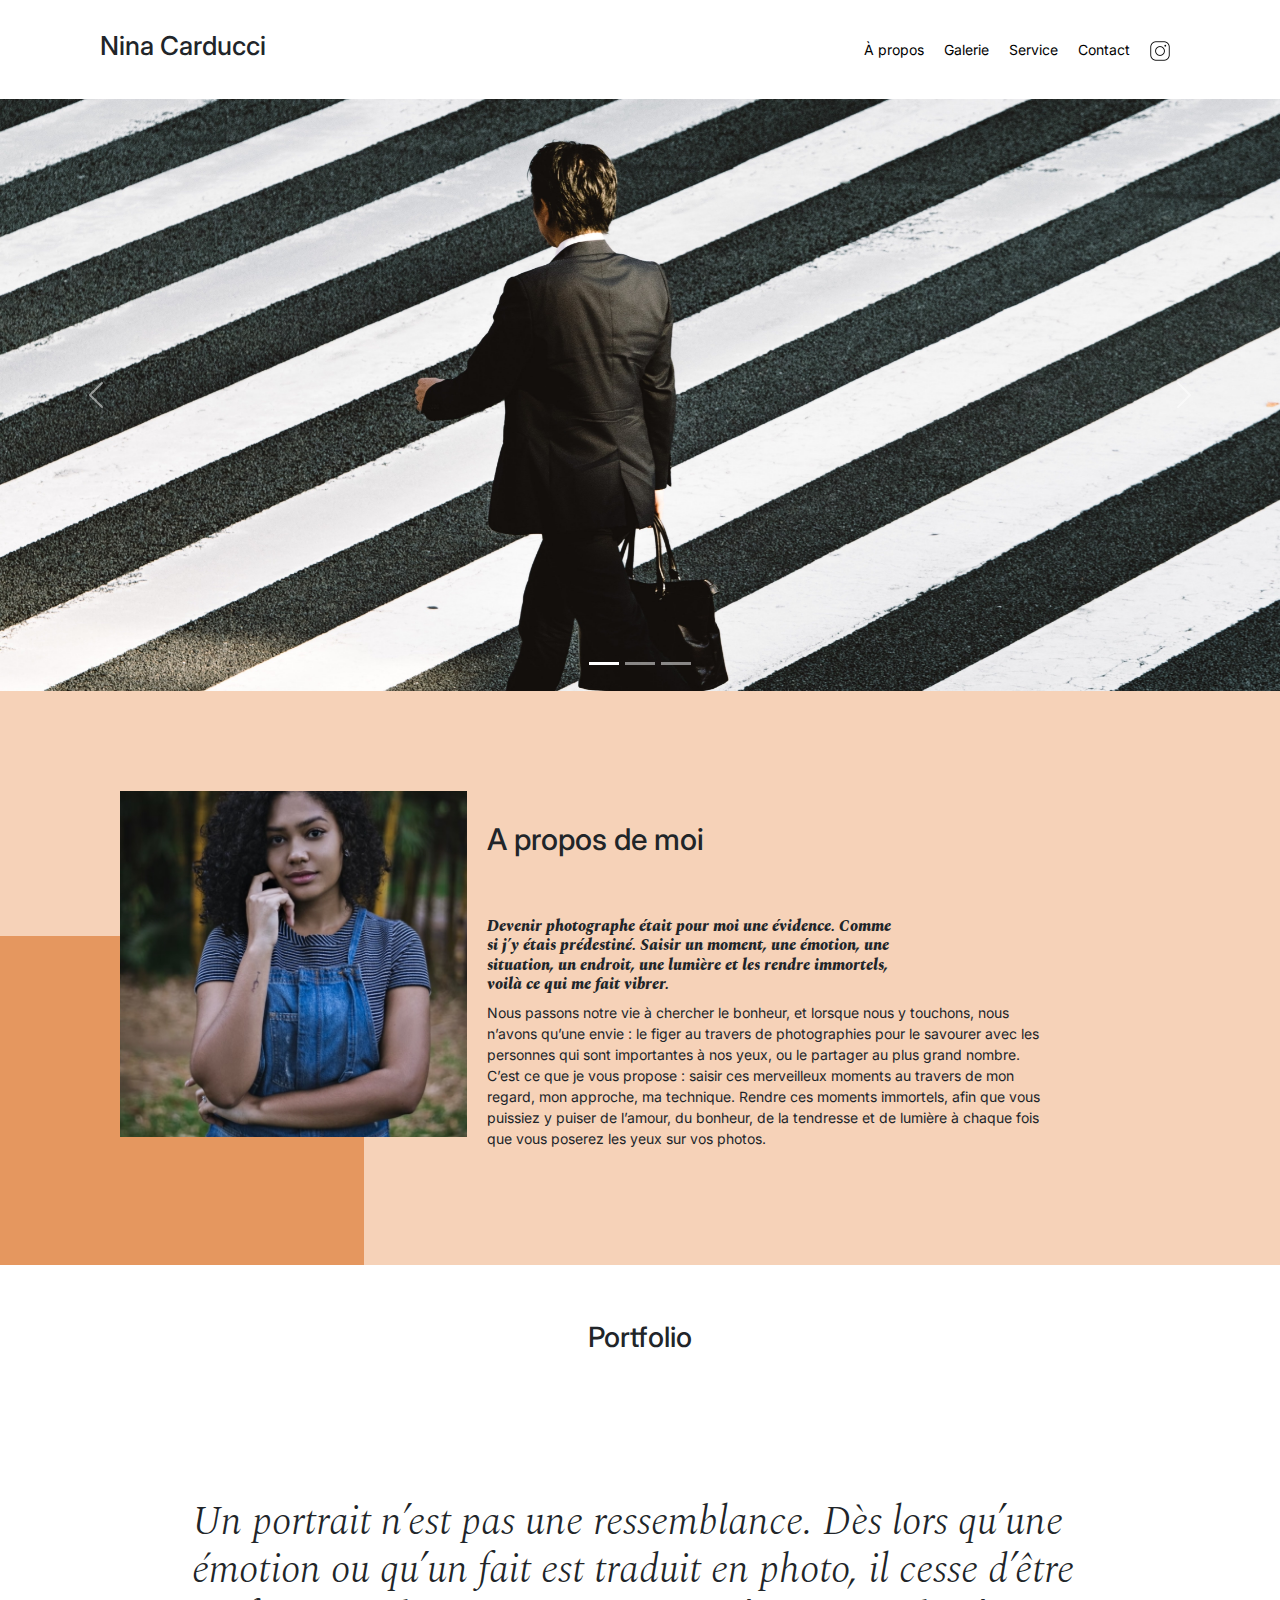
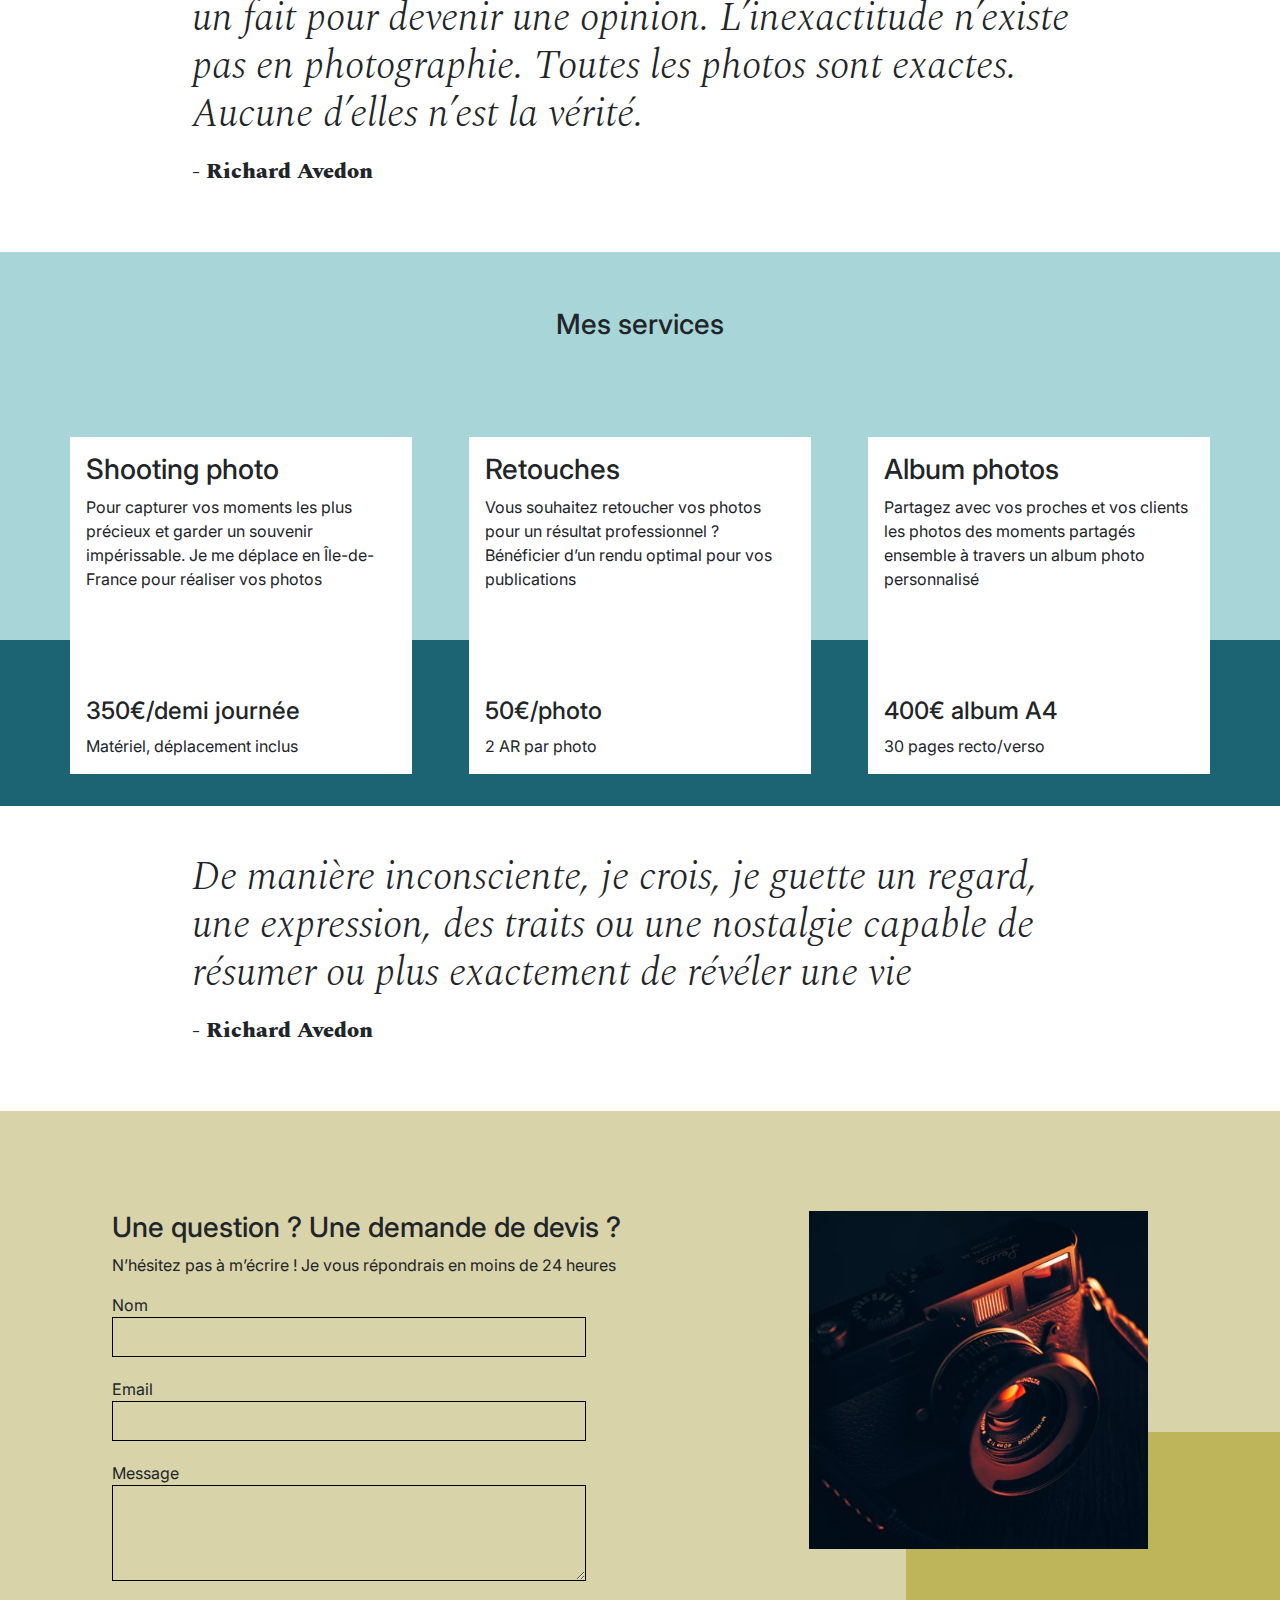
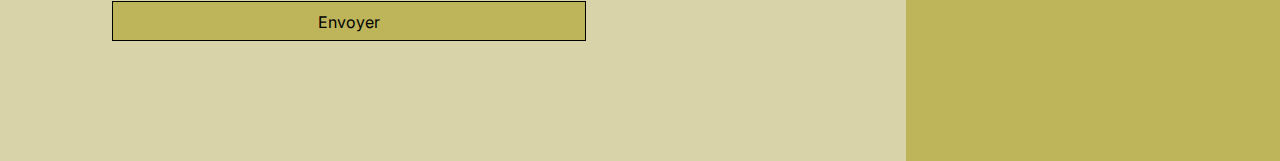
==== ninacarducci/index.html @ 5669bbf5 "image optimisation width, height, compression and alt" ====
<!DOCTYPE html>
<html>
<head>
	<meta name="viewport" content="width=device-width, initial-scale=1.0">
	<link rel="stylesheet" href="./assets/bootstrap/bootstrap.css">
	<link rel="stylesheet" href="./assets/style.css">
	<link rel="preconnect" href="https://fonts.googleapis.com">
	<link rel="preconnect" href="https://fonts.gstatic.com" crossorigin>
	<link href="https://fonts.googleapis.com/css2?family=Inter&family=Spectral:ital,wght@0,400;1,300;1,400;1,800&display=swap" rel="stylesheet">
	<meta charset="UTF-8">
	<script src="./assets/bootstrap/bootstrap.bundle.js"></script>
	<script src="https://code.jquery.com/jquery-3.4.1.min.js" integrity="sha256-CSXorXvZcTkaix6Yvo6HppcZGetbYMGWSFlBw8HfCJo=" crossorigin="anonymous"></script>
	<script src="./assets/maugallery.js"></script>
	<script src="./assets/scripts.js"></script>
</head>
<body>
<div class="top-header">
	<h3 class="name">Nina Carducci</h3>
	<div class="nav">   
		<ul>
			<li><a href="#about">À propos</a></li>
			<li><a href="#gallery">Galerie</a></li>
			<li><a href="#services">Service</a></li>
			<li><a href="#contact">Contact</a></li>
			<li><a class="social-link" href="https://www.instagram.com/ninacarducci.photo/?hl=fr" target="_blank"><img src="assets/images/instagram.png" alt="instagram"></a></li>
		</ul>
	</div>
</div>
<div id="header">

	<div id="carouselExampleIndicators" class="carousel slide" data-bs-ride="carousel">
		<div class="carousel-indicators">
			<button type="button" data-bs-target="#carouselExampleIndicators" data-bs-slide-to="0" class="active" aria-current="true" aria-label="Slide 1"></button>
			<button type="button" data-bs-target="#carouselExampleIndicators" data-bs-slide-to="1" aria-label="Slide 2"></button>
			<button type="button" data-bs-target="#carouselExampleIndicators" data-bs-slide-to="2" aria-label="Slide 3"></button>
		</div>
		<div class="carousel-inner">
			<div class="carousel-item active">
				<img src="./assets/images/slider/ryoji-iwata-wUZjnOv7t0g-unsplash.jpg" class="d-block w-100" alt="ryoji iwata,un homme en smoking avec sac a main traversant un passage pieton">
			</div>
			<div class="carousel-item">
				<img src="./assets/images/slider/nicholas-green-nPz8akkUmDI-unsplash.jpg" class="d-block w-100" alt="nicholas green, plan sur deux hommes au milieu d'un concert levant le bras uniformément">
			</div>
			<div class="carousel-item">
				<img src="./assets/images/slider/edward-cisneros-3_h6-1NPDGw-unsplash.jpg" class="d-block w-100" alt="edward cisneros, mariés s'embrassant au milieu d'une allée d'invité applaudissant">
			</div>
		</div>
		<button class="carousel-control-prev" type="button" data-bs-target="#carouselExampleIndicators" data-bs-slide="prev">
			<span class="carousel-control-prev-icon" aria-hidden="true"></span>
			<span class="visually-hidden">Previous</span>
		</button>
		<button class="carousel-control-next" type="button" data-bs-target="#carouselExampleIndicators" data-bs-slide="next">
			<span class="carousel-control-next-icon" aria-hidden="true"></span>
			<span class="visually-hidden">Next</span>
		</button>
	</div>
</div>
<div id="about">
	<div class="picture left">
		<img src="./assets/images/nina.png" alt="nina carducci portrait">
	</div>
	<div id="about-me">
		<h3 class="about-me__title">A propos de moi</h3>
		<h6 class="about-me__introduction">Devenir photographe était pour moi une évidence. Comme si j’y étais prédestiné. Saisir un moment, une émotion, une situation, un endroit, une lumière et les rendre immortels, voilà ce qui me fait vibrer.</h6>
		<p>Nous passons notre vie à chercher le bonheur, et lorsque nous y touchons, nous n’avons qu’une envie : le figer au travers de photographies pour le savourer avec les personnes qui sont importantes à nos yeux, ou le partager au plus grand nombre.
			C’est ce que je vous propose : saisir ces merveilleux moments au travers de mon regard, mon approche, ma technique. Rendre ces moments immortels, afin que vous puissiez y puiser de l’amour, du bonheur, de la tendresse et de lumière à chaque fois que vous poserez les yeux sur vos photos.</p>
	</div>
</div>
<div id="gallery">
	<h3 class="title">Portfolio</h3>
	<div class="container py-3">
		<div class="gallery" style="display: none">
			<img data-gallery-tag="Concert" class="gallery-item" src="./assets/images/gallery/concerts/aaron-paul-wnX-fXzB6Cw-unsplash.jpg" alt="aaron paul, image d'un concert avec lumière rouge et structure metaliques"/>
			<img data-gallery-tag="Entreprises" class="gallery-item" src="./assets/images/gallery/entreprise/ali-morshedlou-WMD64tMfc4k-unsplash.jpg"alt="ali morshedlou, portrait dans la rue d'un homme en costume d'affaire croisant les bras"/>
			<img data-gallery-tag="Entreprises" class="gallery-item" src="./assets/images/gallery/entreprise/jason-goodman-tHO1_OuKbg0-unsplash.jpg"alt="jason goodman, image de deux femmes souriant assiseavec des bureaux autours"/>
			<img data-gallery-tag="Mariages" class="gallery-item" src="./assets/images/gallery/mariage/hannah-busing-RvF2R_qMpRk-unsplash.jpg"alt="hannah busing, mains d'un homme et d'une femme se raprochant deux par deux"/>
			<img data-gallery-tag="Portrait" class="gallery-item" src="./assets/images/gallery/portraits/ade-tunji-rVkhWWZFAtQ-unsplash.jpg"alt="ade tunji, portrait d'un homme afro-americainfermant les yeux au soleil"/>
			<img data-gallery-tag="Mariages" class="gallery-item" src="./assets/images/gallery/mariage/jakob-owens-SiniLJkXhMc-unsplash.jpg"alt="jakob owens, deux marié souriant se tenant la main en marchant tout en rigolant en se regardant avec un palmier en arriere plan"/>
			<img data-gallery-tag="Portrait" class="gallery-item" src="./assets/images/gallery/portraits/nino-van-prattenburg--443cl1uR_8-unsplash.jpg"alt="nino van prattenburg, portrait d'une femme derrière une grille les cheuveux au vent avec le regard fermé"/>
			<img data-gallery-tag="Concert" class="gallery-item" src="./assets/images/gallery/concerts/austin-neill-hgO1wFPXl3I-unsplash.jpg"alt="austin neill, homme avec un micro a la main levée avec en arrière plan de la fumée de couleur bleu blanc et rouge"/>
			<img data-gallery-tag="Entreprises" class="gallery-item" src="./assets/images/gallery/entreprise/mateus-campos-felipe-Fsgzm8N0hIY-unsplash.jpg"alt="mateus campos felipe, femme assise devant un ordinateur portable souriante avec une statue orée à ses cotées"/>
		</div>
	</div>
	<div class="quote">
		<figure>
			<blockquote>
				<h1 class="quote__text">Un portrait n’est pas une ressemblance. Dès lors qu’une émotion ou qu’un fait est traduit en photo, il cesse d’être un fait pour devenir une opinion. L’inexactitude n’existe pas en photographie. Toutes les photos sont exactes. Aucune d’elles n’est la vérité.</h1>
			</blockquote>
			<figcaption class="quote__author">- Richard Avedon</figcaption>
		</figure>
	</div>
</div>
<div id="services">
	<h3 class="title">Mes services</h3>
	<div class="container">
		<div class="service">
			<div class="service__description">
				<h3>Shooting photo</h3>
				<p>Pour capturer vos moments les plus précieux et garder un souvenir impérissable. Je me déplace en Île-de-France pour réaliser vos photos</p>
			</div>
			<div class="service__price">
				<h4>350€/demi journée</h4>
				<span>Matériel, déplacement inclus</span>
			</div>

		</div>
		<div class="service">
			<div class="service__description">
				<h3>Retouches</h3>
				<p>Vous souhaitez retoucher vos photos pour un résultat professionnel ? Bénéficier d’un rendu optimal pour vos publications</p>
			</div>
			<div class="service__price">
				<h4>50€/photo</h4>
				<span>2 AR par photo</span>
			</div>
		</div>
		<div class="service">
			<div class="service__description">
				<h3>Album photos</h3>
				<p>Partagez avec vos proches et vos clients les photos des moments partagés ensemble à travers un album photo personnalisé</p>
			</div>
			<div class="service__price">
				<h4>400€ album A4</h4>
				<span>30 pages recto/verso</span>
			</div>
		</div>
	</div>
</div>
<div class="quote">
	<figure>
		<blockquote>
			<h1 class="quote__text">De manière inconsciente, je crois, je guette un regard, une expression, des traits ou une nostalgie capable de résumer ou plus exactement de révéler une vie</h1>
		</blockquote>
		<figcaption class="quote__author">- Richard Avedon</figcaption>
	</figure>
</div>
<div id="contact">
	<div class="container">
		<div class="form-container">
			<h3>Une question ? Une demande de devis ?</h3>
			<p> N’hésitez pas à m’écrire ! Je vous répondrais en moins de 24 heures</p>
			<form action="" method="post">
				<label>Nom</label>
				<input type="text" name="nom" id="nom">
				<label>Email</label>
				<input type="email" name="email" id="email">
				<label>Message</label>
				<textarea name="message" id="message" cols="30" rows="10"></textarea>
				<input type="submit" value="Envoyer"/>
			</form>
		</div>
		<div class="picture right">
			<img src="./assets/images/camera.png" alt="image d'un ancien appareil photo avec un effet d'ombre de fin de journée" >
		</div>
	</div>
</div>
</body>
</html>
---- ninacarducci/assets/style.css ----
body {
	max-width: 1920px;
	margin: auto;
}
* {
	font-family: 'Inter';
	font-style: normal;
}
.top-header {
	background-color: white;
	position: sticky;
	top:0;
	z-index: 1000;
	display: flex;
	justify-content: space-between;
	padding-inline: 100px;
	padding-block: 30px;
	align-items: center;
}

.top-header .name {
	font-size: 26px;
}

.nav ul {
	display: flex;
	list-style-type: none;
	font-size: 14px;
	margin-bottom: 0;
}

.nav li {
	padding-inline: 10px;
}

.nav a {
	text-decoration: none;
	color: #000
}

.social-link img {
	width: 20px;
}

#about {
	display: flex;
	background-color: #F6D2B8;
	padding-inline: 100px;
	padding-block: 100px;
	position: relative;
}

.picture.left::before {
	content: ' ';
	background-color: #E5975F;
	width: 364px;
	height: 329px;
	position: absolute;
	bottom: 0;
	left: 0;
	z-index: -1;
}

.picture {
	flex: 1;
	margin: 0 20px;
	z-index: 0;
}

.picture img {
	width: 100%;

}
#about-me {
	flex: 2
}
.about-me__title {
	margin-top: 1em;
	margin-bottom: 60px;
	font-size: 30px;
}
.about-me__introduction {
	font-family: 'Spectral';
	font-weight: 800;
	font-style: italic;
	width: 60%;
}
#about-me p {
	width: 80%;
	font-size: 14px;
}

#gallery {
	/*	min-height: 100vh; */
}
.title{
	text-align: center;
	padding-block: 2em;
}
.gallery .nav {
	justify-content: center;
}
.nav-pills .nav-link.active, .nav-pills .show > .nav-link {
	color: #fff;
	background-color: #BEB45A;
	border-radius:0 ;
}
.nav-pills .nav-link {
	color: #000
}
.item-column {
	position: relative;
	margin-bottom: 0 !important;
	padding: 0;
}
.item-column::after{
	content: "";
	display: block;
	padding-bottom: 100%;

}
.gallery-item {
	position: absolute;
	width: 100%;
	height: 100%;
	object-fit: cover;
	padding: .5em;
}
.mg-prev, .mg-next {
	width: 30px;
	height: 30px;
	border-radius: 00%;
	justify-content: center;
	align-items: center;
	display: flex;
	font-size: 24px;
}

.quote {
	font-family: 'Spectral';
	font-style: italic;
	width: 70%;
	margin: auto;
	padding-block: 3em;
}
.quote__text {
	font-family: Spectral;
	font-style: italic;
	font-weight: 300;

}
.quote__author {
	font-family: Spectral;
	font-weight: 800;
	font-size: 22px;
}

#services {
	margin: auto;
	background-color: #A8D5D8 ;
	position: relative;
}
#services .container::before{
	content: ' ';
	background-color: #1C6474;
	position: absolute;
	width: 100%;
	height: 30%;
	bottom: 0;
	left: 0;
	z-index: 0;
}

#services .container {
	justify-content: space-between;
	display: flex;
	padding : 2em 0;

}

.service {
	background-color: white;
	max-width: 390px;
	width: 30%;
	height: 337px;
	padding: 1em;
	display: flex;
	flex-direction: column;
	justify-content: space-between;
	z-index: 1;
}

#contact {
	margin: auto;
	background-color: #D8D3A8 ;
	position: relative;
	padding-inline: 100px;
	padding-block: 100px;
}

#contact .container {
	display: flex;
}
.picture.right::before {
	content: ' ';
	background-color: #BEB45A;
	width: 374px;
	height: 329px;
	position: absolute;
	bottom: 0;
	right: 0;
	z-index: -1;
}
.form-container {
	flex : 2;

}
form {
	display: flex;
	flex-direction: column;
	width: 70%;
	align-items: flex-start;
}

form input {
	width: 100%;
	background-color: transparent;
	border: solid 1px;
	height: 2.5em;
	margin-bottom: 20px;
}

form textarea {
	width: 100%;
	background-color: transparent;
	border: solid 1px;
	height: 5em;
	line-height: 2.5em;
	font-size: 1.2em;
	margin-bottom: 20px;
}
input[type="submit"] {
	background-color: #BEB45A;
	padding: .5em 1em
}

@media all and (max-width: 1180px) {
	.picture {
		flex : 2;
	}
	#about, #contact .container {
		align-items: center;
	}
	.about-me__title {
		margin-top: 0;
		margin-bottom: 1em;
	}
	#about-me h6, #about-me p {
		width: 100%;
	}
}

@media all and (max-width: 1000px) {
	#about{
		flex-direction: column;

	}
	.picture {
		width: 50%;
	}
	.picture.left::before {
		width: 100%;
		height: 30%;
		position: absolute;
		bottom: auto;
		top: 0;
		left: 0;
		z-index: -1;
	}
	.about-me__title{
		text-align: center;
		margin-top: 1em;
	}
	#services .container {
		flex-direction: column;
	}
	.service {
		width: 100%;
		max-width: 100%;
		height: auto;
		margin: 2em 0
	}
	.service__description{
		margin-bottom: 1em;
	}

	#services .container::before{
		width: 30%;
		height: 100%;
		bottom: 0;
		right: 0;
		left: auto;
		z-index: 0;
	}

	#contact .container {
		flex-direction: column;
	}
	#contact .picture.right {
		margin-top: 1em;
	}
	.picture.right::before {
		width: 100%;
		height: 30%;
		position: absolute;
		bottom: 0;
		right: 0;
		z-index: -1;
	}
}

@media all and (max-width: 650px) {
	.top-header {
		flex-direction: column;
		padding-inline: 0;
	}
	.top-header .nav, .top-header .nav ul {
		width: 100%;
		padding: 0 0 0 0;
	}
	.top-header .nav li {
		flex: 1;
		padding-block: 1em;
		text-align: center;
	}
	.picture.left::before, .picture.right::before {
		height: 150px;
	}
	#services .container {
		align-items: center;
	}
	.service {
		max-width: 90%;
	}
	#about, #contact {
		padding-inline: 2em;
		padding-block: 2em;
	}
	form {
		width: 100%;
	}
	.picture {
		width: 80%;
	}
}
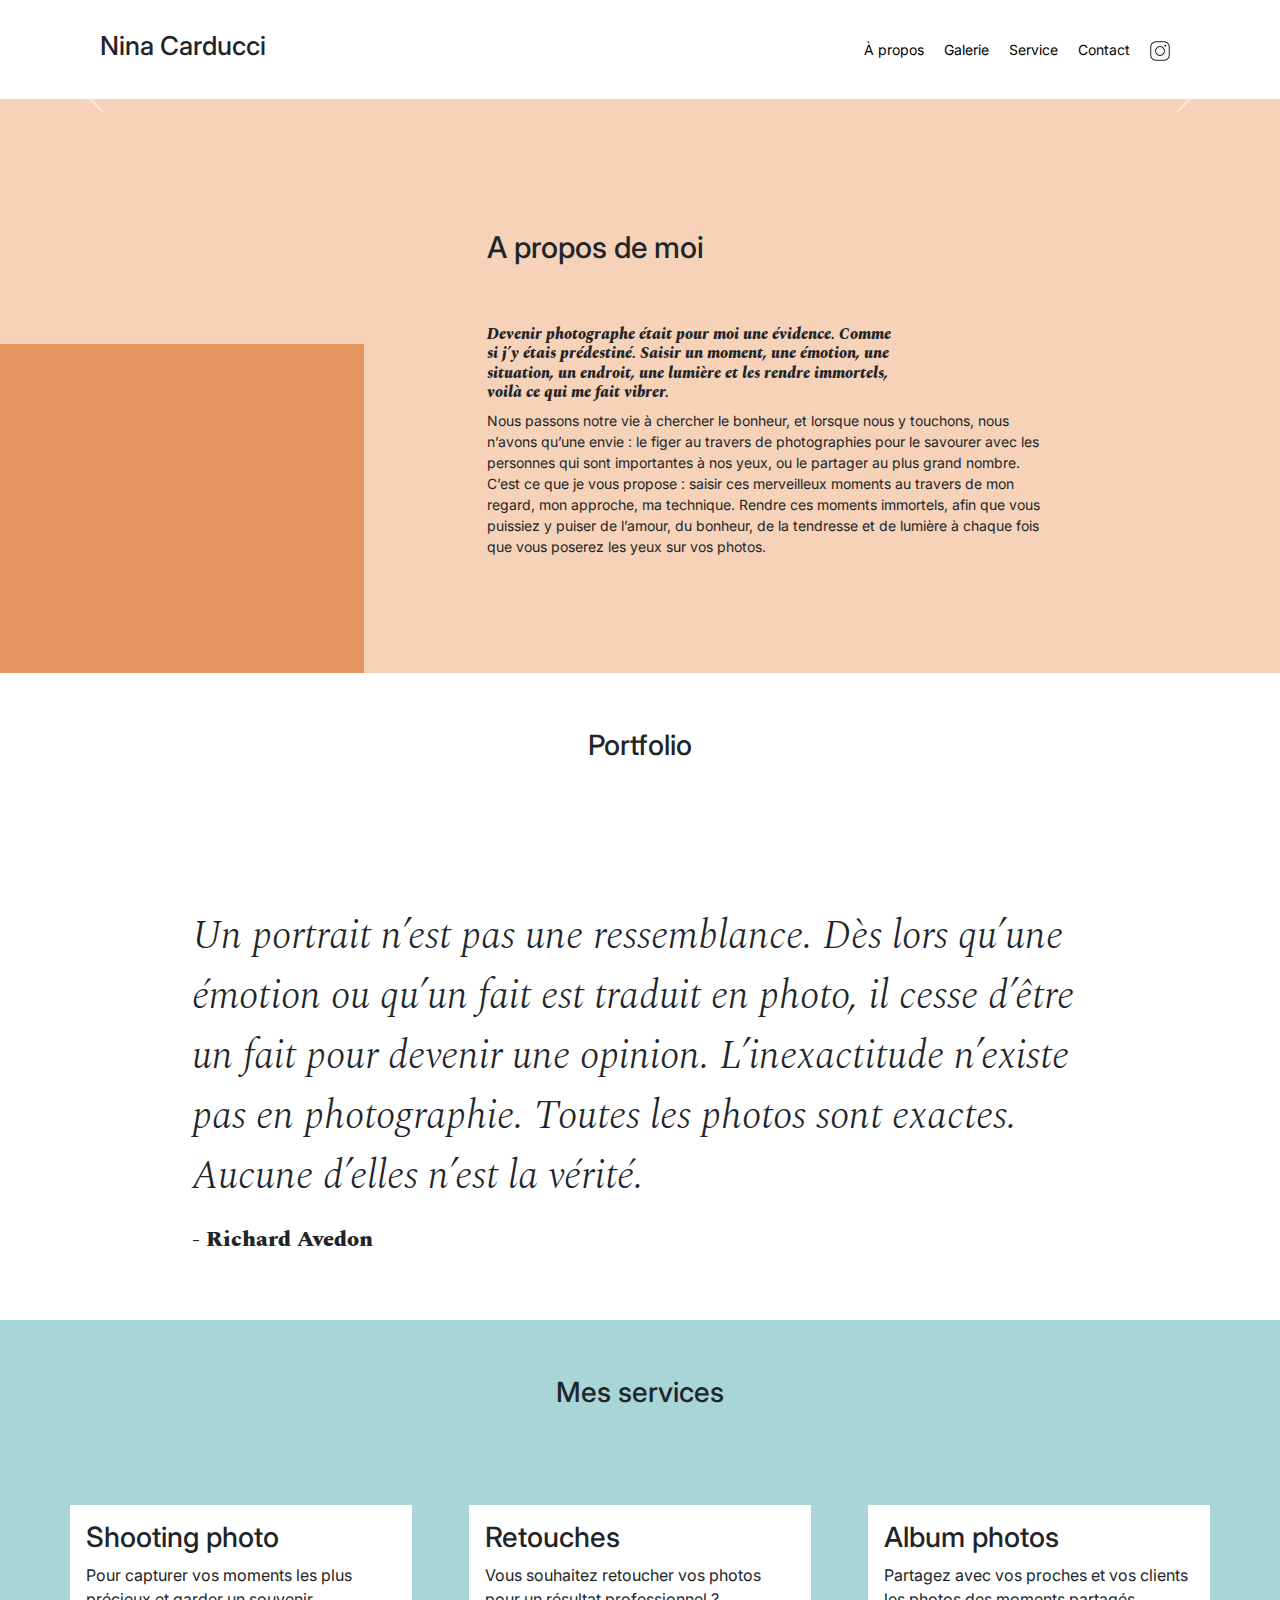
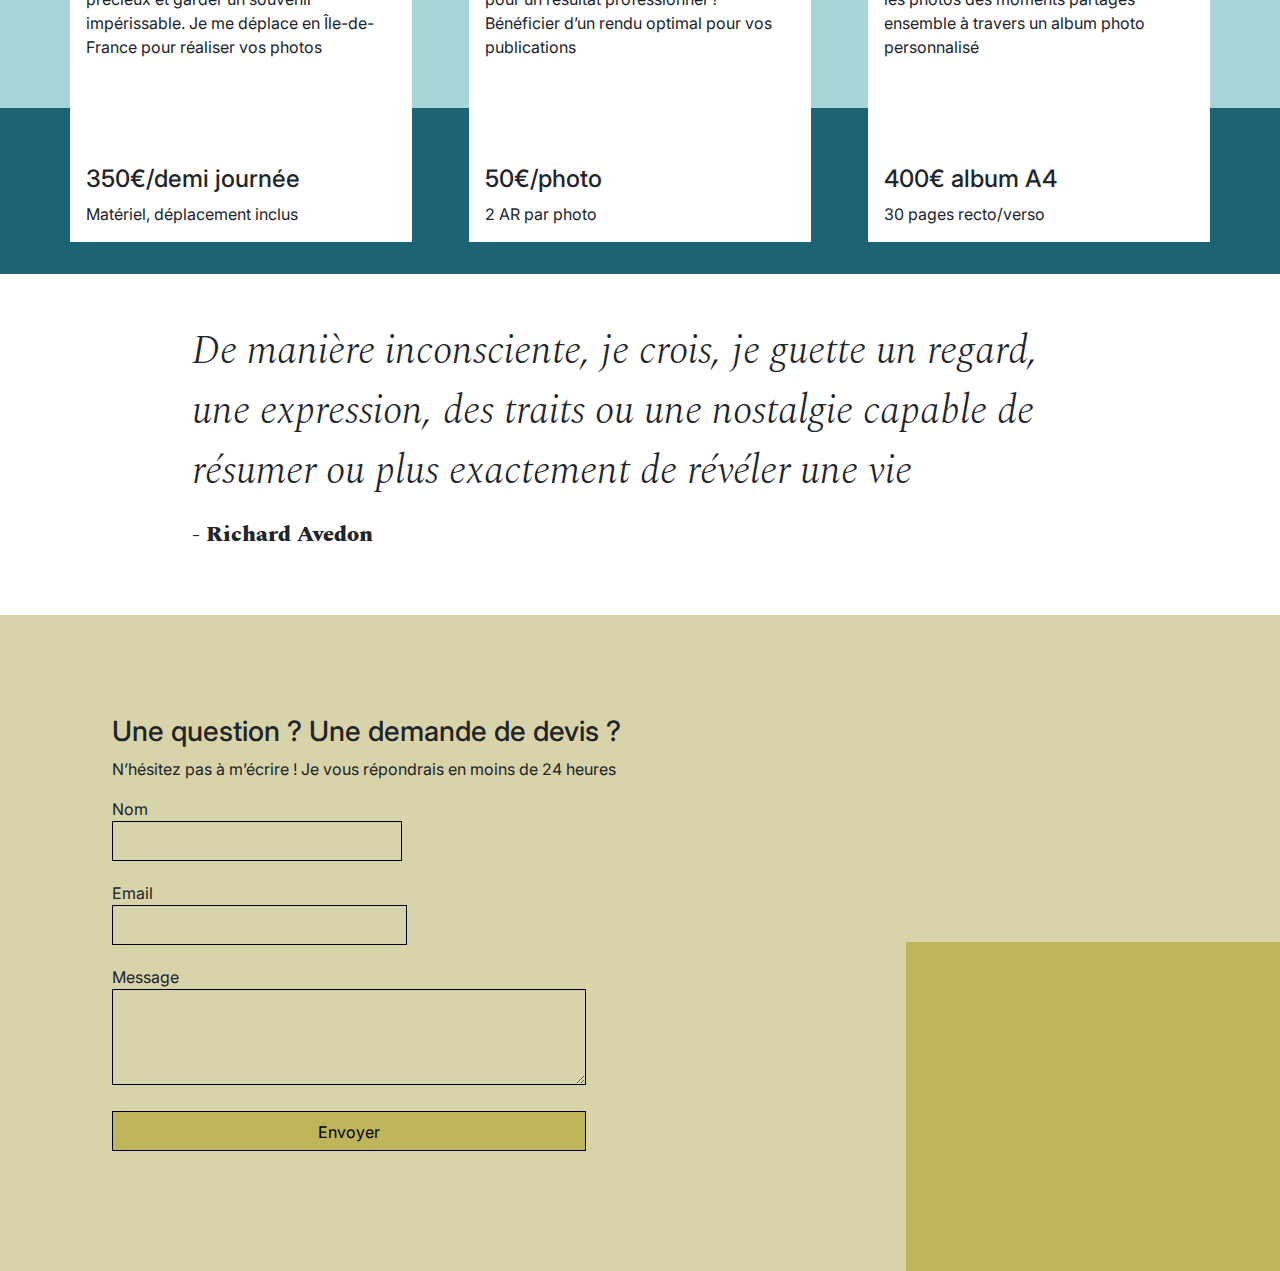
==== commit d3484139: "avancement sur seo , accessibilité et performance suite aux audits lighthouse" ====
--- a/ninacarducci/index.html
+++ b/ninacarducci/index.html
@@ -1,97 +1,104 @@
-<!DOCTYPE html>
-<html>
+<!DOCTYPE html >
+<html lang="fr-fr">
 <head>
+	<meta title="nina carducci photographe professionnelpour mariage, entreprise,concert et portrait">
+	<meta name=description content="Photographe d'ile d' Île-de-France depuis plusieurs années, je me déplace pour des photos de concert, de mariage, d'entreprise et de portrait. La technique et le rendus de mes photos font de moi une professionnel confirmée.">
 	<meta name="viewport" content="width=device-width, initial-scale=1.0">
-	<link rel="stylesheet" href="./assets/bootstrap/bootstrap.css">
-	<link rel="stylesheet" href="./assets/style.css">
+	<meta name="robots" content="index,follow">
+	<script async src="./assets/bootstrap/bootstrap.bundle.min.js"></script>
+	<script async src="https://code.jquery.com/jquery-3.4.1.min.js" integrity="sha256-CSXorXvZcTkaix6Yvo6HppcZGetbYMGWSFlBw8HfCJo=" crossorigin="anonymous"></script>
+	<script async src="./assets/maugallery.min.js"></script>
+	<script async src="./assets/script.min.js"></script>
+	<script async src="https://cdn.ampproject.org/v0.js"></script>
+	<script async custom-element="amp-bind" src="https://cdn.ampproject.org/v0/amp-bind-0.1.js"></script>
+	<link rel="canonical" href="http://127.0.0.1:5500/ninacarducci/index.html">
+	<link async rel="stylesheet" href="./assets/bootstrap/bootstrap.min.css">
+	<link async rel="stylesheet" href="./assets/style.min.css">
 	<link rel="preconnect" href="https://fonts.googleapis.com">
 	<link rel="preconnect" href="https://fonts.gstatic.com" crossorigin>
-	<link href="https://fonts.googleapis.com/css2?family=Inter&family=Spectral:ital,wght@0,400;1,300;1,400;1,800&display=swap" rel="stylesheet">
+	<link async href="https://fonts.googleapis.com/css2?family=Inter&family=Spectral:ital,wght@0,400;1,300;1,400;1,800&display=swap" rel="stylesheet">
 	<meta charset="UTF-8">
-	<script src="./assets/bootstrap/bootstrap.bundle.js"></script>
-	<script src="https://code.jquery.com/jquery-3.4.1.min.js" integrity="sha256-CSXorXvZcTkaix6Yvo6HppcZGetbYMGWSFlBw8HfCJo=" crossorigin="anonymous"></script>
-	<script src="./assets/maugallery.js"></script>
-	<script src="./assets/scripts.js"></script>
+	<title>Nina Carducci Photograhe professionnel</title>
 </head>
-<body>
-<div class="top-header">
-	<h3 class="name">Nina Carducci</h3>
-	<div class="nav">   
-		<ul>
-			<li><a href="#about">À propos</a></li>
-			<li><a href="#gallery">Galerie</a></li>
-			<li><a href="#services">Service</a></li>
-			<li><a href="#contact">Contact</a></li>
-			<li><a class="social-link" href="https://www.instagram.com/ninacarducci.photo/?hl=fr" target="_blank"><img src="assets/images/instagram.png" alt="instagram"></a></li>
+<body >
+<div class="top-header" >
+	<h1 class="name">Nina Carducci</h1>
+	<nav class="nav" role="navigation">   
+		<ul role="menu">
+			<li role="menuitem"><a href="#about" rel="nofollow" >À propos</a></li>
+			<li role="menuitem"><a href="#gallery" rel="nofollow">Galerie</a></li>
+			<li role="menuitem"><a href="#services" rel="nofollow">Service</a></li>
+			<li role="menuitem"><a href="#contact" rel="nofollow">Contact</a></li>
+			<li role="menuitem"><a class="social-link" href="https://www.instagram.com/ninacarducci.photo/?hl=fr" aria-label="lien instagram de nina carducci" rel="dofollow" target="_blank"><img class="social-link" src="assets/images/instagram.png" alt="instagram nina carducci photo"></a></li>
 		</ul>
-	</div>
+	</nav>
 </div>
-<div id="header">
+<div id="header" role="banner">
 
 	<div id="carouselExampleIndicators" class="carousel slide" data-bs-ride="carousel">
 		<div class="carousel-indicators">
-			<button type="button" data-bs-target="#carouselExampleIndicators" data-bs-slide-to="0" class="active" aria-current="true" aria-label="Slide 1"></button>
-			<button type="button" data-bs-target="#carouselExampleIndicators" data-bs-slide-to="1" aria-label="Slide 2"></button>
-			<button type="button" data-bs-target="#carouselExampleIndicators" data-bs-slide-to="2" aria-label="Slide 3"></button>
+			<button type="button" data-bs-target="#carouselExampleIndicators" data-bs-slide-to="0" class="active" aria-current="true" aria-label="Slide 1" role="button"></button>
+			<button type="button" data-bs-target="#carouselExampleIndicators" data-bs-slide-to="1" aria-label="Slide 2" role="button"></button >
+			<button type="button" data-bs-target="#carouselExampleIndicators" data-bs-slide-to="2" aria-label="Slide 3" role="button"></button>
 		</div>
 		<div class="carousel-inner">
 			<div class="carousel-item active">
-				<img src="./assets/images/slider/ryoji-iwata-wUZjnOv7t0g-unsplash.jpg" class="d-block w-100" alt="ryoji iwata,un homme en smoking avec sac a main traversant un passage pieton">
+				<amp-img src="./assets/images/slider/ryoji-iwata-wUZjnOv7t0g-unsplash.jpg" role="img" class="d-block w-100" alt="ryoji iwata,un homme en smoking avec sac a main traversant un passage pieton"></amp-img>
 			</div>
 			<div class="carousel-item">
-				<img src="./assets/images/slider/nicholas-green-nPz8akkUmDI-unsplash.jpg" class="d-block w-100" alt="nicholas green, plan sur deux hommes au milieu d'un concert levant le bras uniformément">
+				<amp-img src="./assets/images/slider/nicholas-green-nPz8akkUmDI-unsplash.jpg" role="img" class="d-block w-100" alt="nicholas green, plan sur deux hommes au milieu d'un concert levant le bras uniformément"></amp-img>
 			</div>
 			<div class="carousel-item">
-				<img src="./assets/images/slider/edward-cisneros-3_h6-1NPDGw-unsplash.jpg" class="d-block w-100" alt="edward cisneros, mariés s'embrassant au milieu d'une allée d'invité applaudissant">
+				<amp-img src="./assets/images/slider/edward-cisneros-3_h6-1NPDGw-unsplash.jpg" role="img" class="d-block w-100" alt="edward cisneros, mariés s'embrassant au milieu d'une allée d'invité applaudissant"></amp-img>
 			</div>
 		</div>
-		<button class="carousel-control-prev" type="button" data-bs-target="#carouselExampleIndicators" data-bs-slide="prev">
+		<button class="carousel-control-prev" type="button" data-bs-target="#carouselExampleIndicators" data-bs-slide="prev" role="button">
 			<span class="carousel-control-prev-icon" aria-hidden="true"></span>
 			<span class="visually-hidden">Previous</span>
 		</button>
-		<button class="carousel-control-next" type="button" data-bs-target="#carouselExampleIndicators" data-bs-slide="next">
+		<button class="carousel-control-next" type="button" data-bs-target="#carouselExampleIndicators" data-bs-slide="next" role="button">
 			<span class="carousel-control-next-icon" aria-hidden="true"></span>
 			<span class="visually-hidden">Next</span>
 		</button>
 	</div>
 </div>
-<div id="about">
+<div id="about" >
 	<div class="picture left">
-		<img src="./assets/images/nina.png" alt="nina carducci portrait">
+		<amp-img src="./assets/images/nina.png" alt="nina carducci portrait" role="img"></amp-img>
 	</div>
 	<div id="about-me">
-		<h3 class="about-me__title">A propos de moi</h3>
-		<h6 class="about-me__introduction">Devenir photographe était pour moi une évidence. Comme si j’y étais prédestiné. Saisir un moment, une émotion, une situation, un endroit, une lumière et les rendre immortels, voilà ce qui me fait vibrer.</h6>
+		<h2 class="about-me__title">A propos de moi</h2>
+		<h6 class="about-me__introduction" role="presentation">Devenir photographe était pour moi une évidence. Comme si j’y étais prédestiné. Saisir un moment, une émotion, une situation, un endroit, une lumière et les rendre immortels, voilà ce qui me fait vibrer.</h6>
 		<p>Nous passons notre vie à chercher le bonheur, et lorsque nous y touchons, nous n’avons qu’une envie : le figer au travers de photographies pour le savourer avec les personnes qui sont importantes à nos yeux, ou le partager au plus grand nombre.
 			C’est ce que je vous propose : saisir ces merveilleux moments au travers de mon regard, mon approche, ma technique. Rendre ces moments immortels, afin que vous puissiez y puiser de l’amour, du bonheur, de la tendresse et de lumière à chaque fois que vous poserez les yeux sur vos photos.</p>
 	</div>
 </div>
 <div id="gallery">
-	<h3 class="title">Portfolio</h3>
+	<h2 class="title">Portfolio</h2>
 	<div class="container py-3">
-		<div class="gallery" style="display: none">
-			<img data-gallery-tag="Concert" class="gallery-item" src="./assets/images/gallery/concerts/aaron-paul-wnX-fXzB6Cw-unsplash.jpg" alt="aaron paul, image d'un concert avec lumière rouge et structure metaliques"/>
-			<img data-gallery-tag="Entreprises" class="gallery-item" src="./assets/images/gallery/entreprise/ali-morshedlou-WMD64tMfc4k-unsplash.jpg"alt="ali morshedlou, portrait dans la rue d'un homme en costume d'affaire croisant les bras"/>
-			<img data-gallery-tag="Entreprises" class="gallery-item" src="./assets/images/gallery/entreprise/jason-goodman-tHO1_OuKbg0-unsplash.jpg"alt="jason goodman, image de deux femmes souriant assiseavec des bureaux autours"/>
-			<img data-gallery-tag="Mariages" class="gallery-item" src="./assets/images/gallery/mariage/hannah-busing-RvF2R_qMpRk-unsplash.jpg"alt="hannah busing, mains d'un homme et d'une femme se raprochant deux par deux"/>
-			<img data-gallery-tag="Portrait" class="gallery-item" src="./assets/images/gallery/portraits/ade-tunji-rVkhWWZFAtQ-unsplash.jpg"alt="ade tunji, portrait d'un homme afro-americainfermant les yeux au soleil"/>
-			<img data-gallery-tag="Mariages" class="gallery-item" src="./assets/images/gallery/mariage/jakob-owens-SiniLJkXhMc-unsplash.jpg"alt="jakob owens, deux marié souriant se tenant la main en marchant tout en rigolant en se regardant avec un palmier en arriere plan"/>
-			<img data-gallery-tag="Portrait" class="gallery-item" src="./assets/images/gallery/portraits/nino-van-prattenburg--443cl1uR_8-unsplash.jpg"alt="nino van prattenburg, portrait d'une femme derrière une grille les cheuveux au vent avec le regard fermé"/>
-			<img data-gallery-tag="Concert" class="gallery-item" src="./assets/images/gallery/concerts/austin-neill-hgO1wFPXl3I-unsplash.jpg"alt="austin neill, homme avec un micro a la main levée avec en arrière plan de la fumée de couleur bleu blanc et rouge"/>
-			<img data-gallery-tag="Entreprises" class="gallery-item" src="./assets/images/gallery/entreprise/mateus-campos-felipe-Fsgzm8N0hIY-unsplash.jpg"alt="mateus campos felipe, femme assise devant un ordinateur portable souriante avec une statue orée à ses cotées"/>
+		<div class="gallery" style="display: none" role="img">
+			<amp-img data-gallery-tag="Concert" class="gallery-item" src="./assets/images/gallery/concerts/aaron-paul-wnX-fXzB6Cw-unsplash.jpg" alt="aaron paul, image d'un concert avec lumière rouge et structure metaliques" width="240" height="240"></amp-img>
+			<amp-img data-gallery-tag="Entreprises"  class="gallery-item" src="./assets/images/gallery/entreprise/ali-morshedlou-WMD64tMfc4k-unsplash.jpg"alt="ali morshedlou, portrait dans la rue d'un homme en costume d'affaire croisant les bras"width="240" height="240"></amp-img>
+			<amp-img data-gallery-tag="Entreprises"  class="gallery-item" src="./assets/images/gallery/entreprise/jason-goodman-tHO1_OuKbg0-unsplash.jpg"alt="jason goodman, image de deux femmes souriant assiseavec des bureaux autours"width="240" height="240"></amp-img>
+			<amp-img data-gallery-tag="Mariages"  class="gallery-item" src="./assets/images/gallery/mariage/hannah-busing-RvF2R_qMpRk-unsplash.jpg"alt="hannah busing, mains d'un homme et d'une femme se raprochant deux par deux"width="240" height="240"></amp-img>
+			<amp-img data-gallery-tag="Portrait"  class="gallery-item" src="./assets/images/gallery/portraits/ade-tunji-rVkhWWZFAtQ-unsplash.jpg"alt="ade tunji, portrait d'un homme afro-americainfermant les yeux au soleil"width="240" height="240"></amp-img>
+			<amp-img data-gallery-tag="Mariages"  class="gallery-item" src="./assets/images/gallery/mariage/jakob-owens-SiniLJkXhMc-unsplash.jpg"alt="jakob owens, deux marié souriant se tenant la main en marchant tout en rigolant en se regardant avec un palmier en arriere plan"width="240" height="240"></amp-img>
+			<amp-img data-gallery-tag="Portrait"  class="gallery-item" src="./assets/images/gallery/portraits/nino-van-prattenburg--443cl1uR_8-unsplash.jpg"alt="nino van prattenburg, portrait d'une femme derrière une grille les cheuveux au vent avec le regard fermé"width="240" height="240"></amp-img>
+			<amp-img data-gallery-tag="Concert"  class="gallery-item" src="./assets/images/gallery/concerts/austin-neill-hgO1wFPXl3I-unsplash.jpg"alt="austin neill, homme avec un micro a la main levée avec en arrière plan de la fumée de couleur bleu blanc et rouge"width="240" height="240"></amp-img>
+			<amp-img data-gallery-tag="Entreprises"  class="gallery-item" src="./assets/images/gallery/entreprise/mateus-campos-felipe-Fsgzm8N0hIY-unsplash.jpg"alt="mateus campos felipe, femme assise devant un ordinateur portable souriante avec une statue orée à ses cotées"width="240" height="240"></amp-img>
 		</div>
 	</div>
-	<div class="quote">
-		<figure>
-			<blockquote>
-				<h1 class="quote__text">Un portrait n’est pas une ressemblance. Dès lors qu’une émotion ou qu’un fait est traduit en photo, il cesse d’être un fait pour devenir une opinion. L’inexactitude n’existe pas en photographie. Toutes les photos sont exactes. Aucune d’elles n’est la vérité.</h1>
+	<div class="quote" role="article">
+		<figure >
+			<blockquote >
+				<p class="quote__text">Un portrait n’est pas une ressemblance. Dès lors qu’une émotion ou qu’un fait est traduit en photo, il cesse d’être un fait pour devenir une opinion. L’inexactitude n’existe pas en photographie. Toutes les photos sont exactes. Aucune d’elles n’est la vérité.</p>
 			</blockquote>
 			<figcaption class="quote__author">- Richard Avedon</figcaption>
 		</figure>
 	</div>
 </div>
 <div id="services">
-	<h3 class="title">Mes services</h3>
+	<h2 class="title">Mes services</h2>
 	<div class="container">
 		<div class="service">
 			<div class="service__description">
@@ -126,10 +133,10 @@
 		</div>
 	</div>
 </div>
-<div class="quote">
+<div class="quote" role="article">
 	<figure>
 		<blockquote>
-			<h1 class="quote__text">De manière inconsciente, je crois, je guette un regard, une expression, des traits ou une nostalgie capable de résumer ou plus exactement de révéler une vie</h1>
+			<p class="quote__text">De manière inconsciente, je crois, je guette un regard, une expression, des traits ou une nostalgie capable de résumer ou plus exactement de révéler une vie</p>
 		</blockquote>
 		<figcaption class="quote__author">- Richard Avedon</figcaption>
 	</figure>
@@ -139,18 +146,18 @@
 		<div class="form-container">
 			<h3>Une question ? Une demande de devis ?</h3>
 			<p> N’hésitez pas à m’écrire ! Je vous répondrais en moins de 24 heures</p>
-			<form action="" method="post">
-				<label>Nom</label>
-				<input type="text" name="nom" id="nom">
-				<label>Email</label>
-				<input type="email" name="email" id="email">
-				<label>Message</label>
-				<textarea name="message" id="message" cols="30" rows="10"></textarea>
-				<input type="submit" value="Envoyer"/>
+			<form action="" method="post" >
+				<label>Nom<input type="text" name="nom" id="nom"></label>
+				
+				<label>Email<input type="email" name="email" id="email"></label>
+				
+				<label>Message<textarea name="message" id="message" cols="30" rows="10"></textarea>
+					<input type="submit" value="Envoyer"/></label>
+				
 			</form>
 		</div>
 		<div class="picture right">
-			<img src="./assets/images/camera.png" alt="image d'un ancien appareil photo avec un effet d'ombre de fin de journée" >
+			<amp-img src="./assets/images/camera.png" alt="image d'un ancien appareil photo avec un effet d'ombre de fin de journée" role="img" ></amp-img>
 		</div>
 	</div>
 </div>
--- a/ninacarducci/assets/style.min.css
+++ b/ninacarducci/assets/style.min.css
@@ -0,0 +1 @@
+body{max-width:1920px;margin:auto}*{font-family:'Inter';font-style:normal}h2{font-size:1.75rem}h5{font-size:2.5rem}.top-header{background-color:#fff;position:sticky;top:0;z-index:1000;display:flex;justify-content:space-between;padding-inline:100px;padding-block:30px;align-items:center}.top-header .name{font-size:26px}.nav ul{display:flex;list-style-type:none;font-size:14px;margin-bottom:0}.nav li{padding-inline:10px}.nav a{text-decoration:none;color:#000}.social-link img{width:20px}#about{display:flex;background-color:#F6D2B8;padding-inline:100px;padding-block:100px;position:relative}.picture.left::before{content:' ';background-color:#E5975F;width:364px;height:329px;position:absolute;bottom:0;left:0;z-index:-1}.picture{flex:1;margin:0 20px;z-index:0}.picture img{width:100%}#about-me{flex:2}.about-me__title{margin-top:1em;margin-bottom:60px;font-size:30px}.about-me__introduction{font-family:'Spectral';font-weight:800;font-style:italic;width:60%}#about-me p{width:80%;font-size:14px}.title{text-align:center;padding-block:2em}.gallery .nav{justify-content:center}.nav-pills .nav-link.active,.nav-pills .show>.nav-link{color:#fff;background-color:#BEB45A;border-radius:0}.nav-pills .nav-link{color:#000}.item-column{position:relative;margin-bottom:0!important;padding:0}.item-column::after{content:"";display:block;padding-bottom:100%}.gallery-item{position:absolute;width:100%;height:100%;object-fit:cover;padding:.5em}.mg-prev,.mg-next{width:30px;height:30px;border-radius:0%;justify-content:center;align-items:center;display:flex;font-size:24px}.quote{font-family:'Spectral';font-style:italic;width:70%;margin:auto;padding-block:3em}.quote__text{font-family:Spectral;font-style:italic;font-weight:300;font-size:2.5rem}.quote__author{font-family:Spectral;font-weight:800;font-size:22px}#services{margin:auto;background-color:#A8D5D8;position:relative}#services .container::before{content:' ';background-color:#1C6474;position:absolute;width:100%;height:30%;bottom:0;left:0;z-index:0}#services .container{justify-content:space-between;display:flex;padding:2em 0}.service{background-color:#fff;max-width:390px;width:30%;height:337px;padding:1em;display:flex;flex-direction:column;justify-content:space-between;z-index:1}#contact{margin:auto;background-color:#D8D3A8;position:relative;padding-inline:100px;padding-block:100px}#contact .container{display:flex}.picture.right::before{content:' ';background-color:#BEB45A;width:374px;height:329px;position:absolute;bottom:0;right:0;z-index:-1}.form-container{flex:2}form{display:flex;flex-direction:column;width:70%;align-items:flex-start}form input{width:100%;background-color:transparent;border:solid 1px;height:2.5em;margin-bottom:20px}form textarea{width:100%;background-color:transparent;border:solid 1px;height:5em;line-height:2.5em;font-size:1.2em;margin-bottom:20px}input[type="submit"]{background-color:#BEB45A;padding:.5em 1em}@media all and (max-width:1180px){.picture{flex:2}#about,#contact .container{align-items:center}.about-me__title{margin-top:0;margin-bottom:1em}#about-me h6,#about-me p{width:100%}}@media all and (max-width:1000px){#about{flex-direction:column}.picture{width:50%}.picture.left::before{width:100%;height:30%;position:absolute;bottom:auto;top:0;left:0;z-index:-1}.about-me__title{text-align:center;margin-top:1em}#services .container{flex-direction:column}.service{width:100%;max-width:100%;height:auto;margin:2em 0}.service__description{margin-bottom:1em}#services .container::before{width:30%;height:100%;bottom:0;right:0;left:auto;z-index:0}#contact .container{flex-direction:column}#contact .picture.right{margin-top:1em}.picture.right::before{width:100%;height:30%;position:absolute;bottom:0;right:0;z-index:-1}}@media all and (max-width:650px){.top-header{flex-direction:column;padding-inline:0}.top-header .nav,.top-header .nav ul{width:100%;padding:0 0 0 0}.top-header .nav li{flex:1;padding-block:1em;text-align:center}.picture.left::before,.picture.right::before{height:150px}#services .container{align-items:center}.service{max-width:90%}#about,#contact{padding-inline:2em;padding-block:2em}form{width:100%}.picture{width:80%}}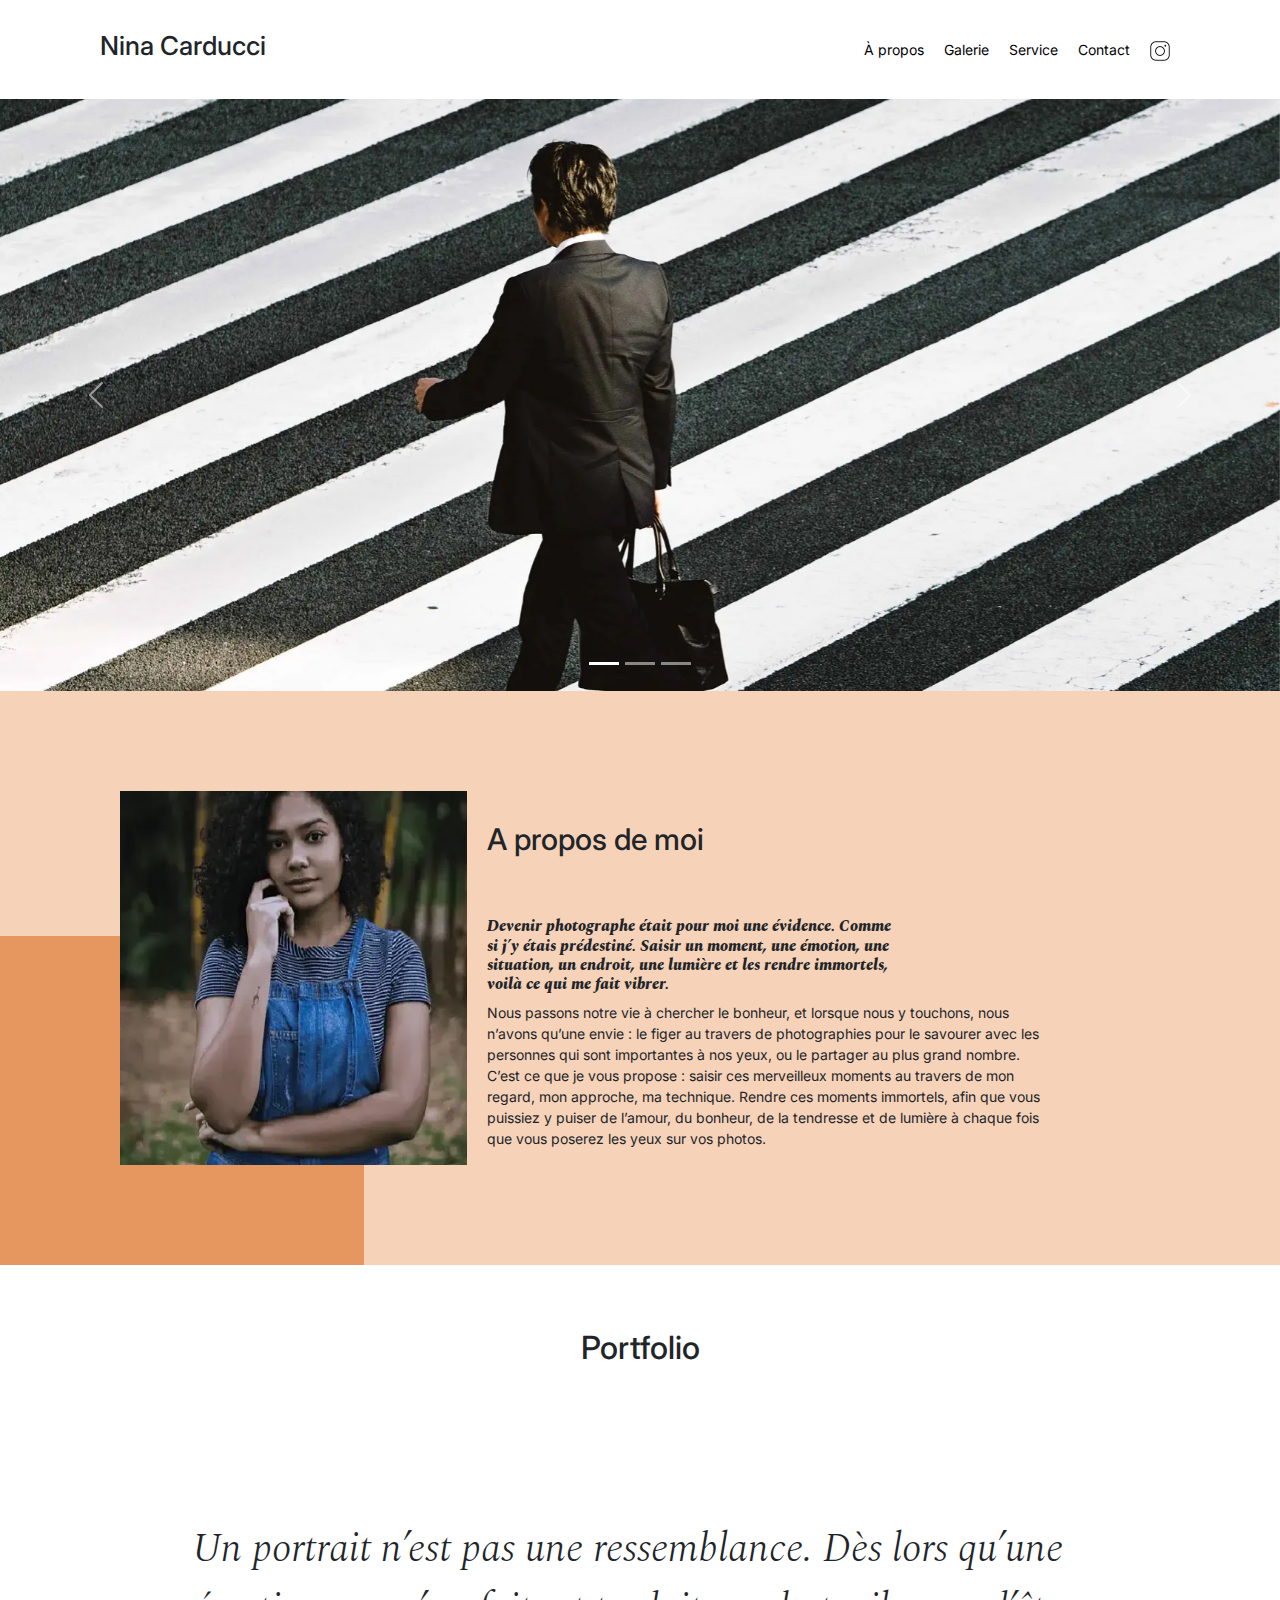
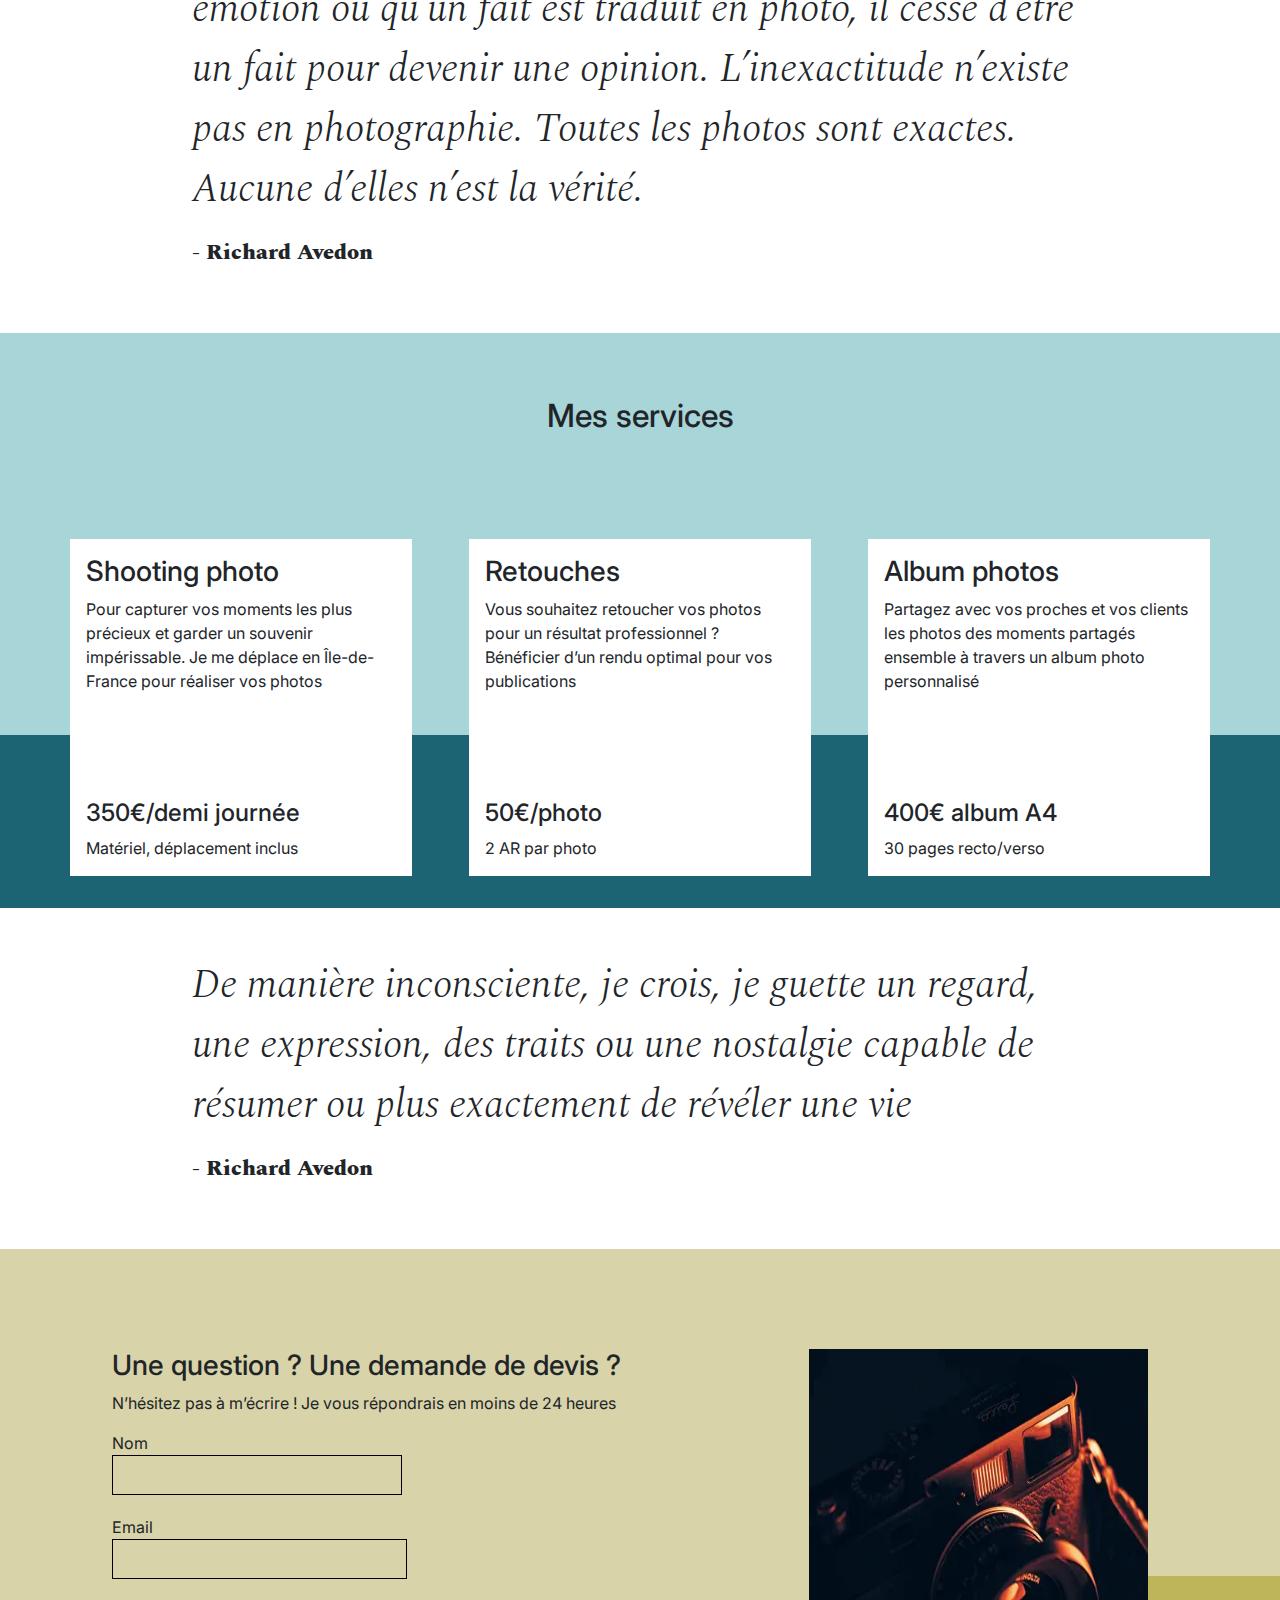
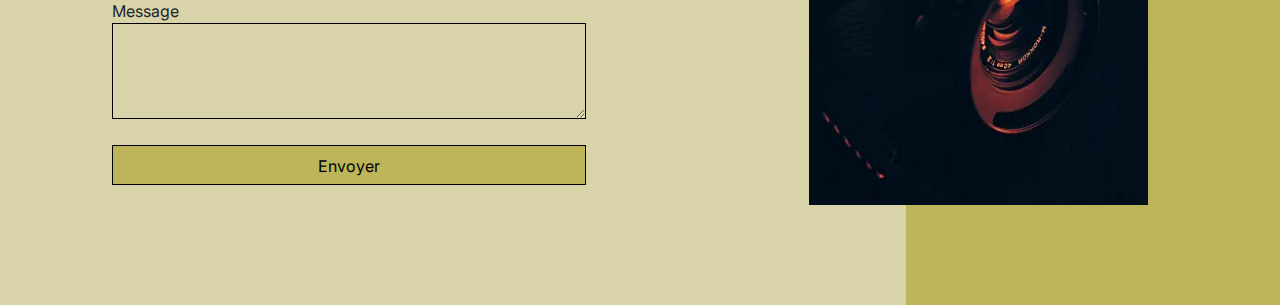
==== commit 2634b1b5: "avancé sur  amélioration performance" ====
--- a/ninacarducci/index.html
+++ b/ninacarducci/index.html
@@ -1,165 +1,196 @@
-<!DOCTYPE html >
-<html lang="fr-fr">
+<!DOCTYPE html>
+<html lang=fr-fr>
 <head>
-	<meta title="nina carducci photographe professionnelpour mariage, entreprise,concert et portrait">
-	<meta name=description content="Photographe d'ile d' Île-de-France depuis plusieurs années, je me déplace pour des photos de concert, de mariage, d'entreprise et de portrait. La technique et le rendus de mes photos font de moi une professionnel confirmée.">
-	<meta name="viewport" content="width=device-width, initial-scale=1.0">
-	<meta name="robots" content="index,follow">
-	<script async src="./assets/bootstrap/bootstrap.bundle.min.js"></script>
-	<script async src="https://code.jquery.com/jquery-3.4.1.min.js" integrity="sha256-CSXorXvZcTkaix6Yvo6HppcZGetbYMGWSFlBw8HfCJo=" crossorigin="anonymous"></script>
-	<script async src="./assets/maugallery.min.js"></script>
-	<script async src="./assets/script.min.js"></script>
-	<script async src="https://cdn.ampproject.org/v0.js"></script>
-	<script async custom-element="amp-bind" src="https://cdn.ampproject.org/v0/amp-bind-0.1.js"></script>
-	<link rel="canonical" href="http://127.0.0.1:5500/ninacarducci/index.html">
-	<link async rel="stylesheet" href="./assets/bootstrap/bootstrap.min.css">
-	<link async rel="stylesheet" href="./assets/style.min.css">
-	<link rel="preconnect" href="https://fonts.googleapis.com">
-	<link rel="preconnect" href="https://fonts.gstatic.com" crossorigin>
-	<link async href="https://fonts.googleapis.com/css2?family=Inter&family=Spectral:ital,wght@0,400;1,300;1,400;1,800&display=swap" rel="stylesheet">
-	<meta charset="UTF-8">
-	<title>Nina Carducci Photograhe professionnel</title>
+<meta name=viewport content="width=device-width, initial-scale=1" />
+<meta charset=utf-8 />
+<meta title="nina carducci photographe professionnelpour mariage, entreprise,concert et portrait" />
+<meta name=description content="Photographe d'ile d' Île-de-France depuis plusieurs années, je me déplace pour des photos de concert, de mariage, d'entreprise et de portrait. La technique et le rendus de mes photos font de moi une professionnel confirmée." />
+<meta name=viewport content="width=device-width, initial-scale=1.0" />
+<meta name=robots content=index,follow />
+<script defer src=https://code.jquery.com/jquery-3.4.1.min.js integrity="sha256-CSXorXvZcTkaix6Yvo6HppcZGetbYMGWSFlBw8HfCJo=" crossorigin=anonymous></script>
+<script defer src=./assets/maugallery.min.js></script>
+<script defer src=./assets/script.min.js></script>
+<script defer src=./assets/bootstrap/bootstrap.bundle.min.js></script>
+<link rel=canonical href=http://127.0.0.1:5500/ninacarducci/index.html />
+<link rel=stylesheet href=./assets/style.min.css />
+<link rel=preconnect href=https://fonts.googleapis.com />
+<link rel=preconnect href=https://fonts.gstatic.com />
+<link href="https://fonts.googleapis.com/css2?family=Inter&family=Spectral:ital,wght@0,400;1,300;1,400;1,800&display=swap" rel=stylesheet />
+<link defer rel=stylesheet href=./assets/bootstrap/bootstrap.min.css />
+<title>Nina Carducci Photograhe professionnel</title>
 </head>
-<body >
-<div class="top-header" >
-	<h1 class="name">Nina Carducci</h1>
-	<nav class="nav" role="navigation">   
-		<ul role="menu">
-			<li role="menuitem"><a href="#about" rel="nofollow" >À propos</a></li>
-			<li role="menuitem"><a href="#gallery" rel="nofollow">Galerie</a></li>
-			<li role="menuitem"><a href="#services" rel="nofollow">Service</a></li>
-			<li role="menuitem"><a href="#contact" rel="nofollow">Contact</a></li>
-			<li role="menuitem"><a class="social-link" href="https://www.instagram.com/ninacarducci.photo/?hl=fr" aria-label="lien instagram de nina carducci" rel="dofollow" target="_blank"><img class="social-link" src="assets/images/instagram.png" alt="instagram nina carducci photo"></a></li>
-		</ul>
-	</nav>
+<body>
+<div class=top-header>
+<h1 class=name>Nina Carducci</h1>
+<nav class=nav role=navigation>
+<ul role=menu>
+<li role=menuitem><a href=#about rel=nofollow>À propos</a></li>
+<li role=menuitem><a href=#gallery rel=nofollow>Galerie</a></li>
+<li role=menuitem>
+<a href=#services rel=nofollow>Service</a>
+</li>
+<li role=menuitem><a href=#contact rel=nofollow>Contact</a></li>
+<li role=menuitem>
+<a class=social-link href="https://www.instagram.com/ninacarducci.photo/?hl=fr" aria-label="lien instagram de nina carducci" rel=dofollow target=_blank><img class=social-link src=assets/images/instagram.webp alt="instagram nina carducci photo" width=20px height=20px /></a>
+</li>
+</ul>
+</nav>
 </div>
-<div id="header" role="banner">
-
-	<div id="carouselExampleIndicators" class="carousel slide" data-bs-ride="carousel">
-		<div class="carousel-indicators">
-			<button type="button" data-bs-target="#carouselExampleIndicators" data-bs-slide-to="0" class="active" aria-current="true" aria-label="Slide 1" role="button"></button>
-			<button type="button" data-bs-target="#carouselExampleIndicators" data-bs-slide-to="1" aria-label="Slide 2" role="button"></button >
-			<button type="button" data-bs-target="#carouselExampleIndicators" data-bs-slide-to="2" aria-label="Slide 3" role="button"></button>
-		</div>
-		<div class="carousel-inner">
-			<div class="carousel-item active">
-				<amp-img src="./assets/images/slider/ryoji-iwata-wUZjnOv7t0g-unsplash.jpg" role="img" class="d-block w-100" alt="ryoji iwata,un homme en smoking avec sac a main traversant un passage pieton"></amp-img>
-			</div>
-			<div class="carousel-item">
-				<amp-img src="./assets/images/slider/nicholas-green-nPz8akkUmDI-unsplash.jpg" role="img" class="d-block w-100" alt="nicholas green, plan sur deux hommes au milieu d'un concert levant le bras uniformément"></amp-img>
-			</div>
-			<div class="carousel-item">
-				<amp-img src="./assets/images/slider/edward-cisneros-3_h6-1NPDGw-unsplash.jpg" role="img" class="d-block w-100" alt="edward cisneros, mariés s'embrassant au milieu d'une allée d'invité applaudissant"></amp-img>
-			</div>
-		</div>
-		<button class="carousel-control-prev" type="button" data-bs-target="#carouselExampleIndicators" data-bs-slide="prev" role="button">
-			<span class="carousel-control-prev-icon" aria-hidden="true"></span>
-			<span class="visually-hidden">Previous</span>
-		</button>
-		<button class="carousel-control-next" type="button" data-bs-target="#carouselExampleIndicators" data-bs-slide="next" role="button">
-			<span class="carousel-control-next-icon" aria-hidden="true"></span>
-			<span class="visually-hidden">Next</span>
-		</button>
-	</div>
+<div id=header role=banner>
+<div id=carouselExampleIndicators class="carousel slide" data-bs-ride=carousel>
+<div class=carousel-indicators>
+<button type=button data-bs-target=#carouselExampleIndicators data-bs-slide-to=0 class=active aria-current=true aria-label="Slide 1" role=button></button>
+<button type=button data-bs-target=#carouselExampleIndicators data-bs-slide-to=1 aria-label="Slide 2" role=button></button>
+<button type=button data-bs-target=#carouselExampleIndicators data-bs-slide-to=2 aria-label="Slide 3" role=button></button>
 </div>
-<div id="about" >
-	<div class="picture left">
-		<amp-img src="./assets/images/nina.png" alt="nina carducci portrait" role="img"></amp-img>
-	</div>
-	<div id="about-me">
-		<h2 class="about-me__title">A propos de moi</h2>
-		<h6 class="about-me__introduction" role="presentation">Devenir photographe était pour moi une évidence. Comme si j’y étais prédestiné. Saisir un moment, une émotion, une situation, un endroit, une lumière et les rendre immortels, voilà ce qui me fait vibrer.</h6>
-		<p>Nous passons notre vie à chercher le bonheur, et lorsque nous y touchons, nous n’avons qu’une envie : le figer au travers de photographies pour le savourer avec les personnes qui sont importantes à nos yeux, ou le partager au plus grand nombre.
-			C’est ce que je vous propose : saisir ces merveilleux moments au travers de mon regard, mon approche, ma technique. Rendre ces moments immortels, afin que vous puissiez y puiser de l’amour, du bonheur, de la tendresse et de lumière à chaque fois que vous poserez les yeux sur vos photos.</p>
-	</div>
+<div class=carousel-inner>
+<div class="carousel-item active">
+<img src=./assets/images/slider/ryoji-iwata-wUZjnOv7t0g-unsplash.webp role=img class="d-block w-100" alt="ryoji iwata,un homme en smoking avec sac a main traversant un passage pieton" width=100% height=100% />
 </div>
-<div id="gallery">
-	<h2 class="title">Portfolio</h2>
-	<div class="container py-3">
-		<div class="gallery" style="display: none" role="img">
-			<amp-img data-gallery-tag="Concert" class="gallery-item" src="./assets/images/gallery/concerts/aaron-paul-wnX-fXzB6Cw-unsplash.jpg" alt="aaron paul, image d'un concert avec lumière rouge et structure metaliques" width="240" height="240"></amp-img>
-			<amp-img data-gallery-tag="Entreprises"  class="gallery-item" src="./assets/images/gallery/entreprise/ali-morshedlou-WMD64tMfc4k-unsplash.jpg"alt="ali morshedlou, portrait dans la rue d'un homme en costume d'affaire croisant les bras"width="240" height="240"></amp-img>
-			<amp-img data-gallery-tag="Entreprises"  class="gallery-item" src="./assets/images/gallery/entreprise/jason-goodman-tHO1_OuKbg0-unsplash.jpg"alt="jason goodman, image de deux femmes souriant assiseavec des bureaux autours"width="240" height="240"></amp-img>
-			<amp-img data-gallery-tag="Mariages"  class="gallery-item" src="./assets/images/gallery/mariage/hannah-busing-RvF2R_qMpRk-unsplash.jpg"alt="hannah busing, mains d'un homme et d'une femme se raprochant deux par deux"width="240" height="240"></amp-img>
-			<amp-img data-gallery-tag="Portrait"  class="gallery-item" src="./assets/images/gallery/portraits/ade-tunji-rVkhWWZFAtQ-unsplash.jpg"alt="ade tunji, portrait d'un homme afro-americainfermant les yeux au soleil"width="240" height="240"></amp-img>
-			<amp-img data-gallery-tag="Mariages"  class="gallery-item" src="./assets/images/gallery/mariage/jakob-owens-SiniLJkXhMc-unsplash.jpg"alt="jakob owens, deux marié souriant se tenant la main en marchant tout en rigolant en se regardant avec un palmier en arriere plan"width="240" height="240"></amp-img>
-			<amp-img data-gallery-tag="Portrait"  class="gallery-item" src="./assets/images/gallery/portraits/nino-van-prattenburg--443cl1uR_8-unsplash.jpg"alt="nino van prattenburg, portrait d'une femme derrière une grille les cheuveux au vent avec le regard fermé"width="240" height="240"></amp-img>
-			<amp-img data-gallery-tag="Concert"  class="gallery-item" src="./assets/images/gallery/concerts/austin-neill-hgO1wFPXl3I-unsplash.jpg"alt="austin neill, homme avec un micro a la main levée avec en arrière plan de la fumée de couleur bleu blanc et rouge"width="240" height="240"></amp-img>
-			<amp-img data-gallery-tag="Entreprises"  class="gallery-item" src="./assets/images/gallery/entreprise/mateus-campos-felipe-Fsgzm8N0hIY-unsplash.jpg"alt="mateus campos felipe, femme assise devant un ordinateur portable souriante avec une statue orée à ses cotées"width="240" height="240"></amp-img>
-		</div>
-	</div>
-	<div class="quote" role="article">
-		<figure >
-			<blockquote >
-				<p class="quote__text">Un portrait n’est pas une ressemblance. Dès lors qu’une émotion ou qu’un fait est traduit en photo, il cesse d’être un fait pour devenir une opinion. L’inexactitude n’existe pas en photographie. Toutes les photos sont exactes. Aucune d’elles n’est la vérité.</p>
-			</blockquote>
-			<figcaption class="quote__author">- Richard Avedon</figcaption>
-		</figure>
-	</div>
+<div class=carousel-item>
+<img src=./assets/images/slider/nicholas-green-nPz8akkUmDI-unsplash.webp role=img class="d-block w-100" alt="nicholas green, plan sur deux hommes au milieu d'un concert levant le bras uniformément" loading=lazy />
 </div>
-<div id="services">
-	<h2 class="title">Mes services</h2>
-	<div class="container">
-		<div class="service">
-			<div class="service__description">
-				<h3>Shooting photo</h3>
-				<p>Pour capturer vos moments les plus précieux et garder un souvenir impérissable. Je me déplace en Île-de-France pour réaliser vos photos</p>
-			</div>
-			<div class="service__price">
-				<h4>350€/demi journée</h4>
-				<span>Matériel, déplacement inclus</span>
-			</div>
-
-		</div>
-		<div class="service">
-			<div class="service__description">
-				<h3>Retouches</h3>
-				<p>Vous souhaitez retoucher vos photos pour un résultat professionnel ? Bénéficier d’un rendu optimal pour vos publications</p>
-			</div>
-			<div class="service__price">
-				<h4>50€/photo</h4>
-				<span>2 AR par photo</span>
-			</div>
-		</div>
-		<div class="service">
-			<div class="service__description">
-				<h3>Album photos</h3>
-				<p>Partagez avec vos proches et vos clients les photos des moments partagés ensemble à travers un album photo personnalisé</p>
-			</div>
-			<div class="service__price">
-				<h4>400€ album A4</h4>
-				<span>30 pages recto/verso</span>
-			</div>
-		</div>
-	</div>
+<div class=carousel-item>
+<img src=./assets/images/slider/edward-cisneros-3_h6-1NPDGw-unsplash.webp role=img class="d-block w-100" alt="edward cisneros, mariés s'embrassant au milieu d'une allée d'invité applaudissant" loading=lazy />
 </div>
-<div class="quote" role="article">
-	<figure>
-		<blockquote>
-			<p class="quote__text">De manière inconsciente, je crois, je guette un regard, une expression, des traits ou une nostalgie capable de résumer ou plus exactement de révéler une vie</p>
-		</blockquote>
-		<figcaption class="quote__author">- Richard Avedon</figcaption>
-	</figure>
 </div>
-<div id="contact">
-	<div class="container">
-		<div class="form-container">
-			<h3>Une question ? Une demande de devis ?</h3>
-			<p> N’hésitez pas à m’écrire ! Je vous répondrais en moins de 24 heures</p>
-			<form action="" method="post" >
-				<label>Nom<input type="text" name="nom" id="nom"></label>
-				
-				<label>Email<input type="email" name="email" id="email"></label>
-				
-				<label>Message<textarea name="message" id="message" cols="30" rows="10"></textarea>
-					<input type="submit" value="Envoyer"/></label>
-				
-			</form>
-		</div>
-		<div class="picture right">
-			<amp-img src="./assets/images/camera.png" alt="image d'un ancien appareil photo avec un effet d'ombre de fin de journée" role="img" ></amp-img>
-		</div>
-	</div>
+<button class=carousel-control-prev type=button data-bs-target=#carouselExampleIndicators data-bs-slide=prev role=button>
+<span class=carousel-control-prev-icon aria-hidden=true></span>
+<span class=visually-hidden>Previous</span>
+</button>
+<button class=carousel-control-next type=button data-bs-target=#carouselExampleIndicators data-bs-slide=next role=button>
+<span class=carousel-control-next-icon aria-hidden=true></span>
+<span class=visually-hidden>Next</span>
+</button>
+</div>
+</div>
+<div id=about>
+<div class="picture left">
+<img src=./assets/images/nina.webp alt="nina carducci portrait" role=img width=100% height=100% />
+</div>
+<div id=about-me>
+<h2 class=about-me__title>A propos de moi</h2>
+<h6 class=about-me__introduction role=presentation>
+Devenir photographe était pour moi une évidence. Comme si j’y étais
+prédestiné. Saisir un moment, une émotion, une situation, un endroit,
+une lumière et les rendre immortels, voilà ce qui me fait vibrer.
+</h6>
+<p>
+Nous passons notre vie à chercher le bonheur, et lorsque nous y
+touchons, nous n’avons qu’une envie : le figer au travers de
+photographies pour le savourer avec les personnes qui sont importantes
+à nos yeux, ou le partager au plus grand nombre. C’est ce que je vous
+propose : saisir ces merveilleux moments au travers de mon regard, mon
+approche, ma technique. Rendre ces moments immortels, afin que vous
+puissiez y puiser de l’amour, du bonheur, de la tendresse et de
+lumière à chaque fois que vous poserez les yeux sur vos photos.
+</p>
+</div>
+</div>
+<div id=gallery>
+<h2 class=title>Portfolio</h2>
+<div class="container py-3">
+<div class=gallery style=display:none role=img>
+<img data-gallery-tag=Concert class=gallery-item src=./assets/images/gallery/concerts/aaron-paul-wnX-fXzB6Cw-unsplash.webp alt="aaron paul, image d'un concert avec lumière rouge et structure metaliques" loading=lazy />
+<img data-gallery-tag=Entreprises class=gallery-item src=./assets/images/gallery/entreprise/ali-morshedlou-WMD64tMfc4k-unsplash.webp alt="ali morshedlou, portrait dans la rue d'un homme en costume d'affaire croisant les bras" loading=lazy />
+<img data-gallery-tag=Entreprises class=gallery-item src=./assets/images/gallery/entreprise/jason-goodman-tHO1_OuKbg0-unsplash.webp alt="jason goodman, image de deux femmes souriant assiseavec des bureaux autours" loading=lazy />
+<img data-gallery-tag=Mariages class=gallery-item src=./assets/images/gallery/mariage/hannah-busing-RvF2R_qMpRk-unsplash.webp alt="hannah busing, mains d'un homme et d'une femme se raprochant deux par deux" loading=lazy />
+<img data-gallery-tag=Portrait class=gallery-item src=./assets/images/gallery/portraits/ade-tunji-rVkhWWZFAtQ-unsplash.webp alt="ade tunji, portrait d'un homme afro-americainfermant les yeux au soleil" loading=lazy />
+<img data-gallery-tag=Mariages class=gallery-item src=./assets/images/gallery/mariage/jakob-owens-SiniLJkXhMc-unsplash.webp alt="jakob owens, deux marié souriant se tenant la main en marchant tout en rigolant en se regardant avec un palmier en arriere plan" loading=lazy />
+<img data-gallery-tag=Portrait class=gallery-item src=./assets/images/gallery/portraits/nino-van-prattenburg--443cl1uR_8-unsplash.webp alt="nino van prattenburg, portrait d'une femme derrière une grille les cheuveux au vent avec le regard fermé" loading=lazy />
+<img data-gallery-tag=Concert class=gallery-item src=./assets/images/gallery/concerts/austin-neill-hgO1wFPXl3I-unsplash.webp alt="austin neill, homme avec un micro a la main levée avec en arrière plan de la fumée de couleur bleu blanc et rouge" loading=lazy />
+<img data-gallery-tag=Entreprises class=gallery-item src=./assets/images/gallery/entreprise/mateus-campos-felipe-Fsgzm8N0hIY-unsplash.webp alt="mateus campos felipe, femme assise devant un ordinateur portable souriante avec une statue orée à ses cotées" loading=lazy />
+</div>
+</div>
+<div class=quote role=article>
+<figure>
+<blockquote>
+<p class=quote__text>
+Un portrait n’est pas une ressemblance. Dès lors qu’une émotion ou
+qu’un fait est traduit en photo, il cesse d’être un fait pour
+devenir une opinion. L’inexactitude n’existe pas en photographie.
+Toutes les photos sont exactes. Aucune d’elles n’est la vérité.
+</p>
+</blockquote>
+<figcaption class=quote__author>- Richard Avedon</figcaption>
+</figure>
+</div>
+</div>
+<div id=services>
+<h2 class=title>Mes services</h2>
+<div class=container>
+<div class=service>
+<div class=service__description>
+<h3>Shooting photo</h3>
+<p>
+Pour capturer vos moments les plus précieux et garder un souvenir
+impérissable. Je me déplace en Île-de-France pour réaliser vos
+photos
+</p>
+</div>
+<div class=service__price>
+<h4>350€/demi journée</h4>
+<span>Matériel, déplacement inclus</span>
+</div>
+</div>
+<div class=service>
+<div class=service__description>
+<h3>Retouches</h3>
+<p>
+Vous souhaitez retoucher vos photos pour un résultat professionnel
+? Bénéficier d’un rendu optimal pour vos publications
+</p>
+</div>
+<div class=service__price>
+<h4>50€/photo</h4>
+<span>2 AR par photo</span>
+</div>
+</div>
+<div class=service>
+<div class=service__description>
+<h3>Album photos</h3>
+<p>
+Partagez avec vos proches et vos clients les photos des moments
+partagés ensemble à travers un album photo personnalisé
+</p>
+</div>
+<div class=service__price>
+<h4>400€ album A4</h4>
+<span>30 pages recto/verso</span>
+</div>
+</div>
+</div>
+</div>
+<div class=quote role=article>
+<figure>
+<blockquote>
+<p class=quote__text>
+De manière inconsciente, je crois, je guette un regard, une
+expression, des traits ou une nostalgie capable de résumer ou plus
+exactement de révéler une vie
+</p>
+</blockquote>
+<figcaption class=quote__author>- Richard Avedon</figcaption>
+</figure>
+</div>
+<div id=contact>
+<div class=container>
+<div class=form-container>
+<h3>Une question ? Une demande de devis ?</h3>
+<p>
+N’hésitez pas à m’écrire ! Je vous répondrais en moins de 24 heures
+</p>
+<form action method=post>
+<label>Nom<input type=text name=nom id=nom /></label>
+<label>Email<input type=email id=email /></label>
+<label>Message<textarea name=message id=message cols=30 rows=10></textarea>
+<input type=submit value=Envoyer /></label>
+</form>
+</div>
+<div class="picture right">
+<img src=./assets/images/camera.webp alt="image d'un ancien appareil photo avec un effet d'ombre de fin de journée" role=img width=100% height=100% loading=lazy />
+</div>
+</div>
 </div>
 </body>
 </html>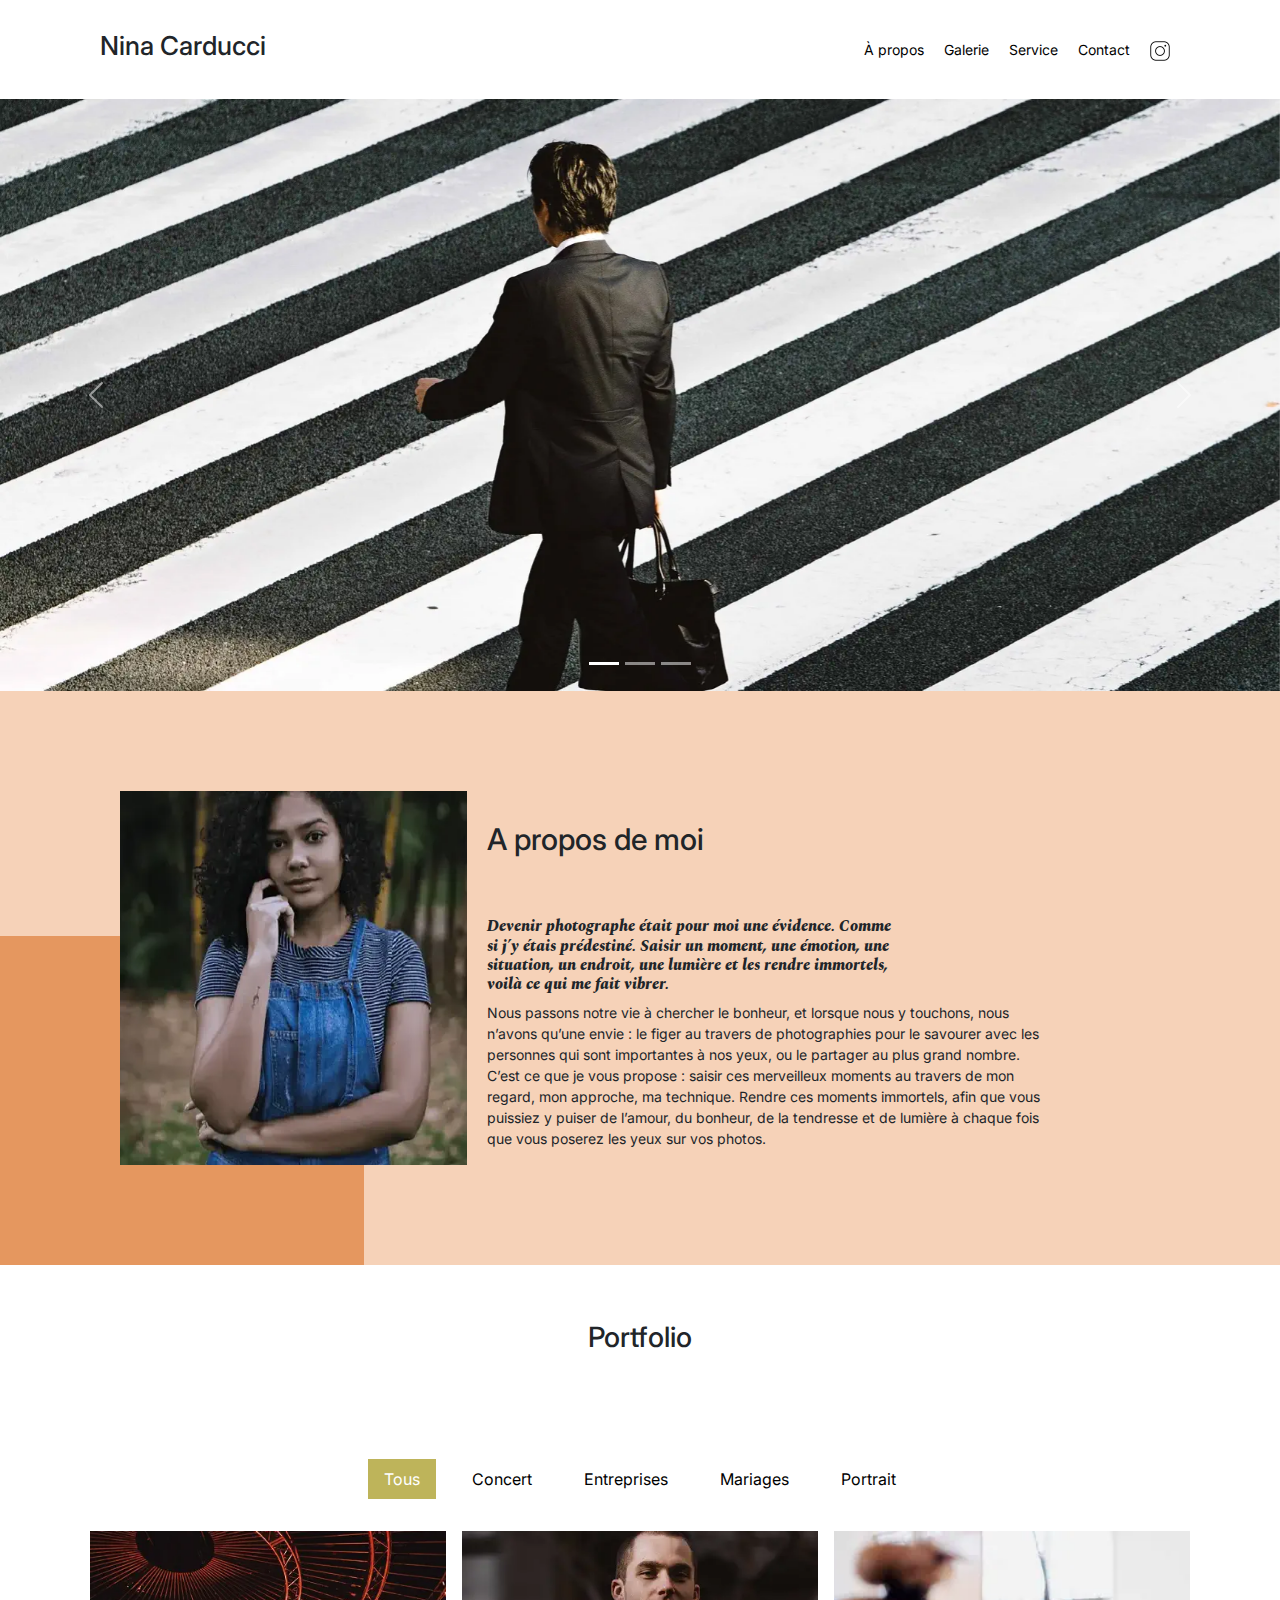
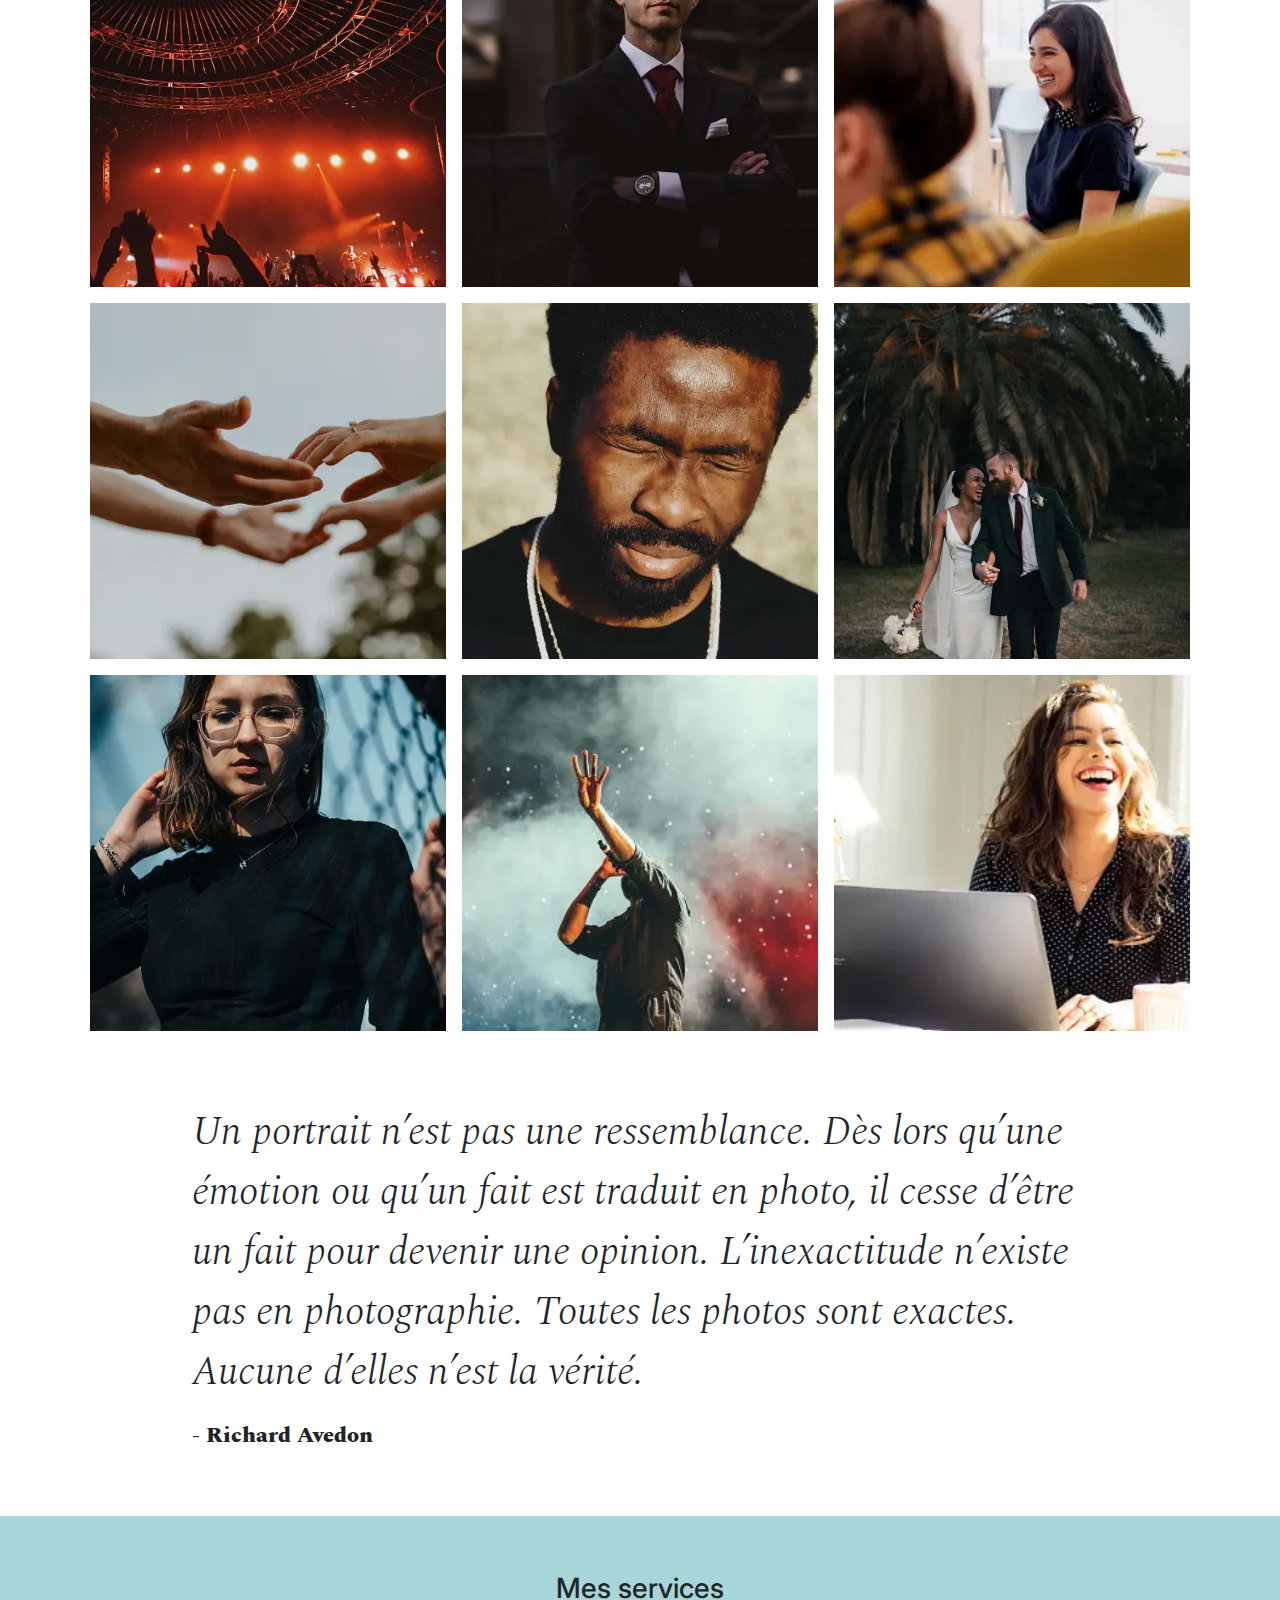
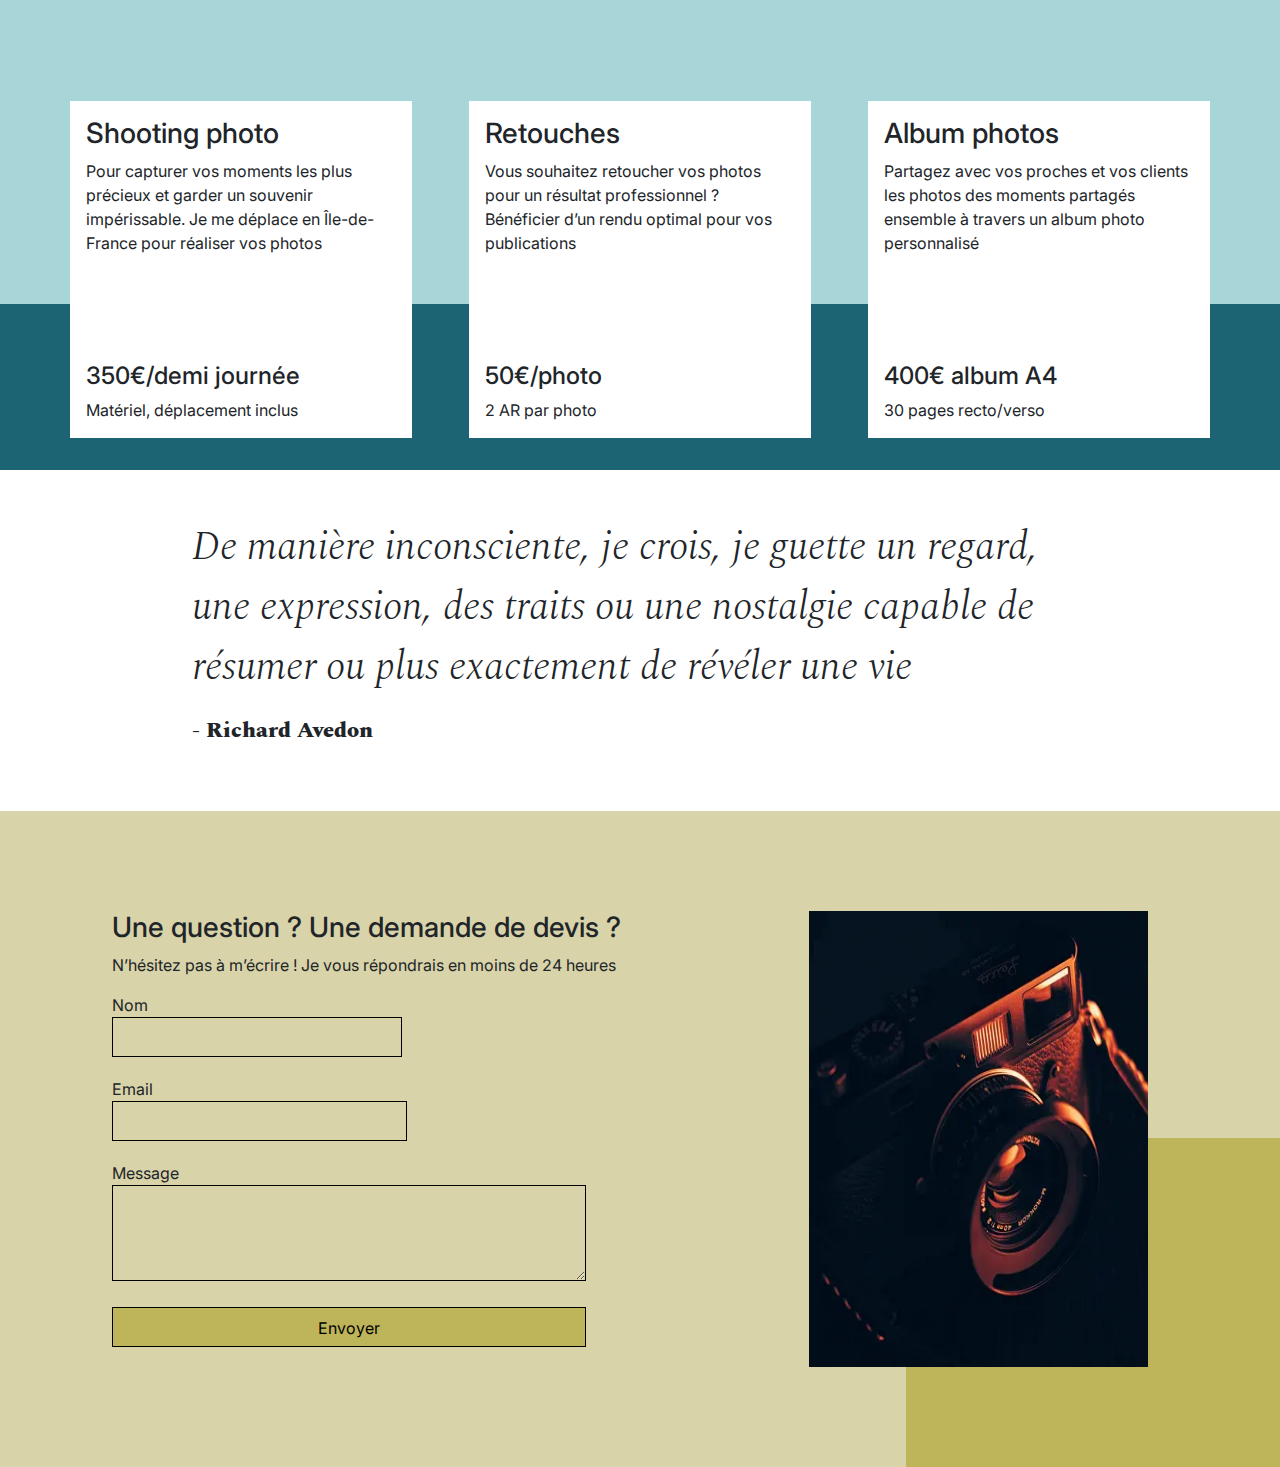
==== commit c0c61a2a: "bis" ====
--- a/ninacarducci/index.html
+++ b/ninacarducci/index.html
@@ -7,16 +7,17 @@
 <meta name=description content="Photographe d'ile d' Île-de-France depuis plusieurs années, je me déplace pour des photos de concert, de mariage, d'entreprise et de portrait. La technique et le rendus de mes photos font de moi une professionnel confirmée." />
 <meta name=viewport content="width=device-width, initial-scale=1.0" />
 <meta name=robots content=index,follow />
-<script defer src=https://code.jquery.com/jquery-3.4.1.min.js integrity="sha256-CSXorXvZcTkaix6Yvo6HppcZGetbYMGWSFlBw8HfCJo=" crossorigin=anonymous></script>
+<script defer src="./assets/jquery-v3.4.1.js"></script>
 <script defer src=./assets/maugallery.min.js></script>
 <script defer src=./assets/script.min.js></script>
 <script defer src=./assets/bootstrap/bootstrap.bundle.min.js></script>
 <link rel=canonical href=http://127.0.0.1:5500/ninacarducci/index.html />
-<link rel=stylesheet href=./assets/style.min.css />
+
 <link rel=preconnect href=https://fonts.googleapis.com />
 <link rel=preconnect href=https://fonts.gstatic.com />
 <link href="https://fonts.googleapis.com/css2?family=Inter&family=Spectral:ital,wght@0,400;1,300;1,400;1,800&display=swap" rel=stylesheet />
-<link defer rel=stylesheet href=./assets/bootstrap/bootstrap.min.css />
+<link rel="preload" href=./assets/bootstrap/bootstrap.min.css as="style" type="text/css" onload='this.onload=null,this.rel="stylesheet"'  />
+<link rel="preload" href=./assets/style.min.css as="style" type="text/css" onload='this.onload=null,this.rel="stylesheet"' />
 <title>Nina Carducci Photograhe professionnel</title>
 </head>
 <body>
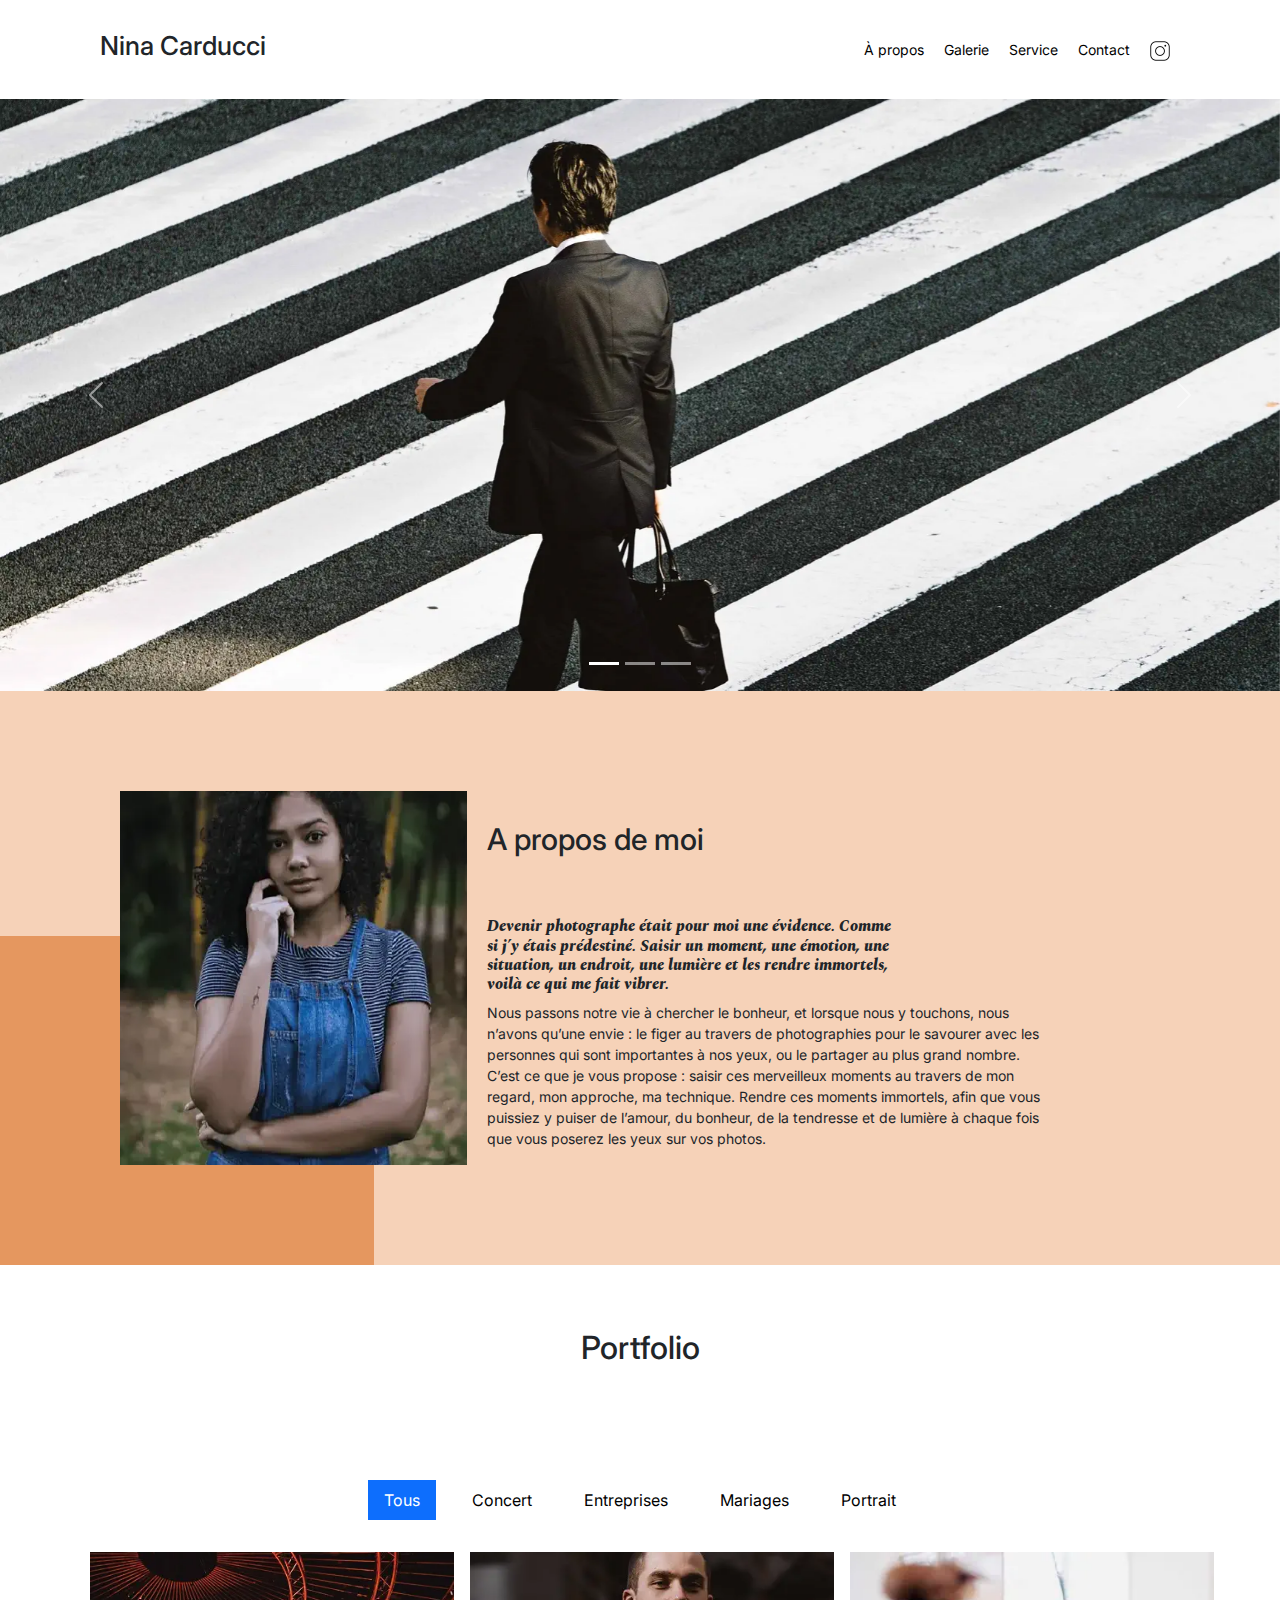
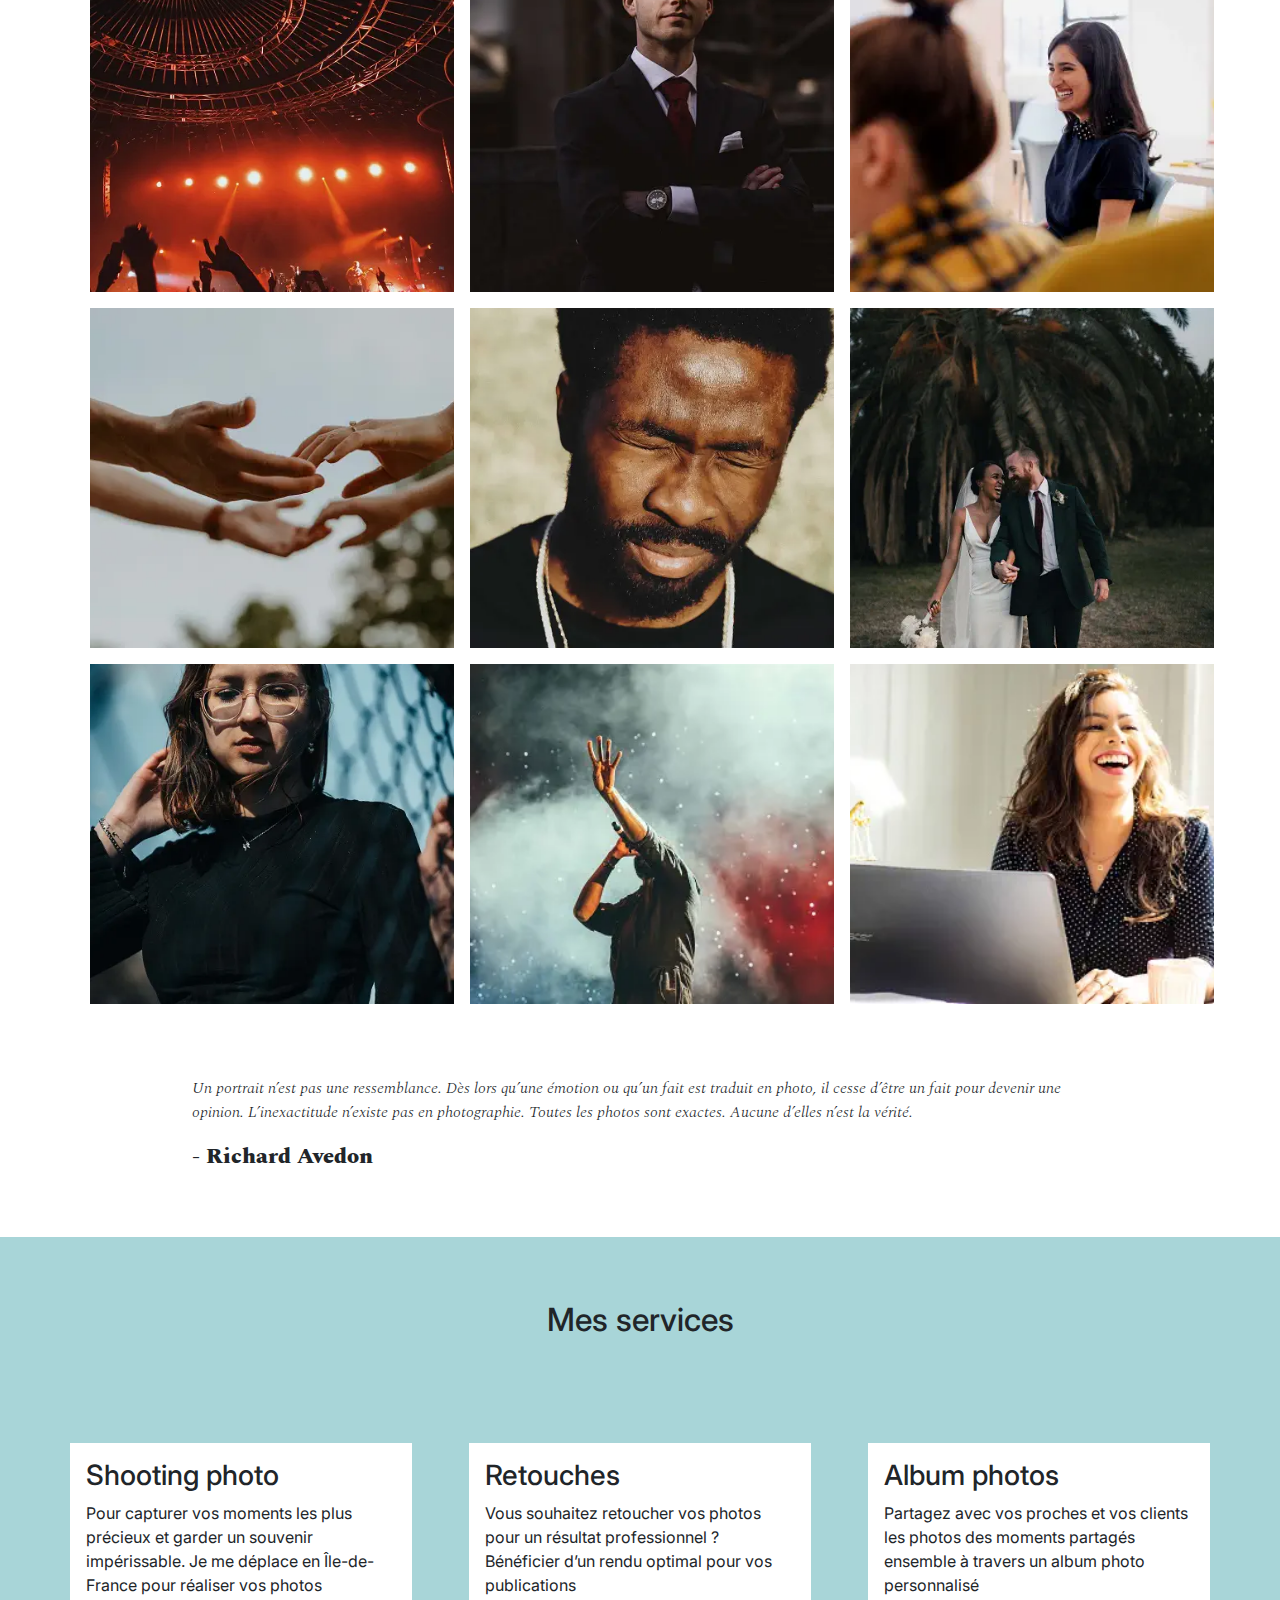
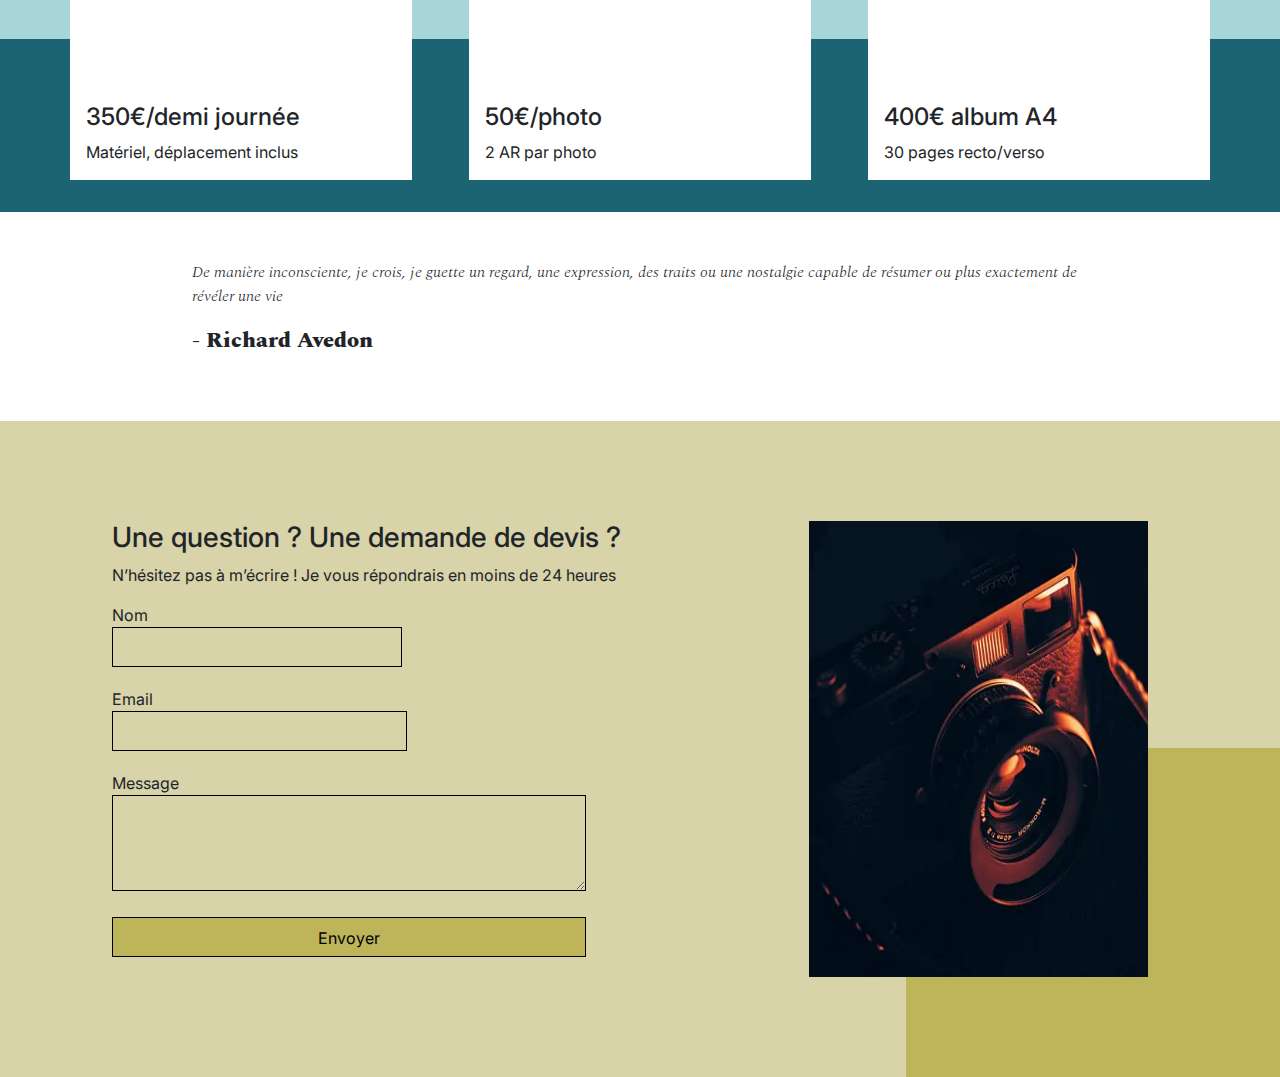
==== commit 1f7c6006: "recherche d'amélioration" ====
--- a/ninacarducci/index.html
+++ b/ninacarducci/index.html
@@ -7,18 +7,16 @@
 <meta name=description content="Photographe d'ile d' Île-de-France depuis plusieurs années, je me déplace pour des photos de concert, de mariage, d'entreprise et de portrait. La technique et le rendus de mes photos font de moi une professionnel confirmée." />
 <meta name=viewport content="width=device-width, initial-scale=1.0" />
 <meta name=robots content=index,follow />
-<script defer src="./assets/jquery-v3.4.1.js"></script>
+<link rel=canonical href=http://127.0.0.1:5500/ninacarducci/index.html />
+<link rel=preconnect href=https://fonts.googleapis.com loading="lazy"/>
+<link rel=preconnect href=https://fonts.gstatic.com crossorigin loading="lazy"/>
+<link href="https://fonts.googleapis.com/css2?family=Inter&family=Spectral:ital,wght@0,400;1,300;1,400;1,800&display=swap" rel=stylesheet loading="lazy"/>
+<link rel=preload href=./assets/style.min.css as=style onload="this.onload=null;this.rel='stylesheet'" loading="lazy">
+<noscript><link rel=stylesheet href=./assets/style.min.css></noscript>
+<script src=./assets/jquery-v3.4.1.js></script>
 <script defer src=./assets/maugallery.min.js></script>
 <script defer src=./assets/script.min.js></script>
-<script defer src=./assets/bootstrap/bootstrap.bundle.min.js></script>
-<link rel=canonical href=http://127.0.0.1:5500/ninacarducci/index.html />
-
-<link rel=preconnect href=https://fonts.googleapis.com />
-<link rel=preconnect href=https://fonts.gstatic.com />
-<link href="https://fonts.googleapis.com/css2?family=Inter&family=Spectral:ital,wght@0,400;1,300;1,400;1,800&display=swap" rel=stylesheet />
-<link rel="preload" href=./assets/bootstrap/bootstrap.min.css as="style" type="text/css" onload='this.onload=null,this.rel="stylesheet"'  />
-<link rel="preload" href=./assets/style.min.css as="style" type="text/css" onload='this.onload=null,this.rel="stylesheet"' />
-<title>Nina Carducci Photograhe professionnel</title>
+<title>Nina Carducci Photographe professionnel</title>
 </head>
 <body>
 <div class=top-header>
@@ -32,7 +30,7 @@
 </li>
 <li role=menuitem><a href=#contact rel=nofollow>Contact</a></li>
 <li role=menuitem>
-<a class=social-link href="https://www.instagram.com/ninacarducci.photo/?hl=fr" aria-label="lien instagram de nina carducci" rel=dofollow target=_blank><img class=social-link src=assets/images/instagram.webp alt="instagram nina carducci photo" width=20px height=20px /></a>
+<a class=social-link href="https://www.instagram.com/ninacarducci.photo/?hl=fr" aria-label="lien instagram de nina carducci" rel=dofollow target=_blank><img class=social-link src=assets/images/instagram.webp alt="instagram nina carducci photo" width=20px height=20px loading="lazy" /></a>
 </li>
 </ul>
 </nav>
@@ -46,13 +44,13 @@
 </div>
 <div class=carousel-inner>
 <div class="carousel-item active">
-<img src=./assets/images/slider/ryoji-iwata-wUZjnOv7t0g-unsplash.webp role=img class="d-block w-100" alt="ryoji iwata,un homme en smoking avec sac a main traversant un passage pieton" width=100% height=100% />
+<img src=./assets/images/slider/ryoji-iwata-wUZjnOv7t0g-unsplash.webp role=img class="d-block w-100" alt="ryoji iwata,un homme en smoking avec sac a main traversant un passage pieton" width=100% height=100%  />
 </div>
 <div class=carousel-item>
-<img src=./assets/images/slider/nicholas-green-nPz8akkUmDI-unsplash.webp role=img class="d-block w-100" alt="nicholas green, plan sur deux hommes au milieu d'un concert levant le bras uniformément" loading=lazy />
+<img src=./assets/images/slider/nicholas-green-nPz8akkUmDI-unsplash.webp role=img class="d-block w-100" alt="nicholas green, plan sur deux hommes au milieu d'un concert levant le bras uniformément" loading="lazy" />
 </div>
 <div class=carousel-item>
-<img src=./assets/images/slider/edward-cisneros-3_h6-1NPDGw-unsplash.webp role=img class="d-block w-100" alt="edward cisneros, mariés s'embrassant au milieu d'une allée d'invité applaudissant" loading=lazy />
+<img src=./assets/images/slider/edward-cisneros-3_h6-1NPDGw-unsplash.webp role=img class="d-block w-100" alt="edward cisneros, mariés s'embrassant au milieu d'une allée d'invité applaudissant" loading="lazy" />
 </div>
 </div>
 <button class=carousel-control-prev type=button data-bs-target=#carouselExampleIndicators data-bs-slide=prev role=button>
@@ -67,7 +65,7 @@
 </div>
 <div id=about>
 <div class="picture left">
-<img src=./assets/images/nina.webp alt="nina carducci portrait" role=img width=100% height=100% />
+<img src=./assets/images/nina.webp alt="nina carducci portrait" role=img width=100% height=100% loading="lazy"/>
 </div>
 <div id=about-me>
 <h2 class=about-me__title>A propos de moi</h2>
@@ -91,16 +89,16 @@
 <div id=gallery>
 <h2 class=title>Portfolio</h2>
 <div class="container py-3">
-<div class=gallery style=display:none role=img>
-<img data-gallery-tag=Concert class=gallery-item src=./assets/images/gallery/concerts/aaron-paul-wnX-fXzB6Cw-unsplash.webp alt="aaron paul, image d'un concert avec lumière rouge et structure metaliques" loading=lazy />
+<div class=gallery style=display:none>
+<img data-gallery-tag=Concert class=gallery-item src=./assets/images/gallery/concerts/aaron-paul-wnX-fXzB6Cw-unsplash.webp alt="aaron paul, image d'un concert avec lumière rouge et structure metaliques" loading="lazy"/>
 <img data-gallery-tag=Entreprises class=gallery-item src=./assets/images/gallery/entreprise/ali-morshedlou-WMD64tMfc4k-unsplash.webp alt="ali morshedlou, portrait dans la rue d'un homme en costume d'affaire croisant les bras" loading=lazy />
 <img data-gallery-tag=Entreprises class=gallery-item src=./assets/images/gallery/entreprise/jason-goodman-tHO1_OuKbg0-unsplash.webp alt="jason goodman, image de deux femmes souriant assiseavec des bureaux autours" loading=lazy />
 <img data-gallery-tag=Mariages class=gallery-item src=./assets/images/gallery/mariage/hannah-busing-RvF2R_qMpRk-unsplash.webp alt="hannah busing, mains d'un homme et d'une femme se raprochant deux par deux" loading=lazy />
-<img data-gallery-tag=Portrait class=gallery-item src=./assets/images/gallery/portraits/ade-tunji-rVkhWWZFAtQ-unsplash.webp alt="ade tunji, portrait d'un homme afro-americainfermant les yeux au soleil" loading=lazy />
+<img data-gallery-tag=Portrait class=gallery-item src=./assets/images/gallery/portraits/ade-tunji-rVkhWWZFAtQ-unsplash.webp alt="ade tunji, portrait d'un homme afro-americainfermant les yeux au soleil" loading="lazy"/>
 <img data-gallery-tag=Mariages class=gallery-item src=./assets/images/gallery/mariage/jakob-owens-SiniLJkXhMc-unsplash.webp alt="jakob owens, deux marié souriant se tenant la main en marchant tout en rigolant en se regardant avec un palmier en arriere plan" loading=lazy />
 <img data-gallery-tag=Portrait class=gallery-item src=./assets/images/gallery/portraits/nino-van-prattenburg--443cl1uR_8-unsplash.webp alt="nino van prattenburg, portrait d'une femme derrière une grille les cheuveux au vent avec le regard fermé" loading=lazy />
-<img data-gallery-tag=Concert class=gallery-item src=./assets/images/gallery/concerts/austin-neill-hgO1wFPXl3I-unsplash.webp alt="austin neill, homme avec un micro a la main levée avec en arrière plan de la fumée de couleur bleu blanc et rouge" loading=lazy />
-<img data-gallery-tag=Entreprises class=gallery-item src=./assets/images/gallery/entreprise/mateus-campos-felipe-Fsgzm8N0hIY-unsplash.webp alt="mateus campos felipe, femme assise devant un ordinateur portable souriante avec une statue orée à ses cotées" loading=lazy />
+<img data-gallery-tag=Concert class=gallery-item src=./assets/images/gallery/concerts/austin-neill-hgO1wFPXl3I-unsplash.webp alt="austin neill, homme avec un micro a la main levée avec en arrière plan de la fumée de couleur bleu blanc et rouge" loading="lazy"/>
+<img data-gallery-tag=Entreprises class=gallery-item src=./assets/images/gallery/entreprise/mateus-campos-felipe-Fsgzm8N0hIY-unsplash.webp alt="mateus campos felipe, femme assise devant un ordinateur portable souriante avec une statue orée à ses cotées" loading="lazy"/>
 </div>
 </div>
 <div class=quote role=article>
@@ -181,7 +179,7 @@
 <p>
 N’hésitez pas à m’écrire ! Je vous répondrais en moins de 24 heures
 </p>
-<form action method=post>
+<form action=# method=post>
 <label>Nom<input type=text name=nom id=nom /></label>
 <label>Email<input type=email id=email /></label>
 <label>Message<textarea name=message id=message cols=30 rows=10></textarea>
@@ -189,7 +187,7 @@
 </form>
 </div>
 <div class="picture right">
-<img src=./assets/images/camera.webp alt="image d'un ancien appareil photo avec un effet d'ombre de fin de journée" role=img width=100% height=100% loading=lazy />
+<img src=./assets/images/camera.webp alt="image d'un ancien appareil photo avec un effet d'ombre de fin de journée" role=img loading="lazy" width=100% height=100% />
 </div>
 </div>
 </div>
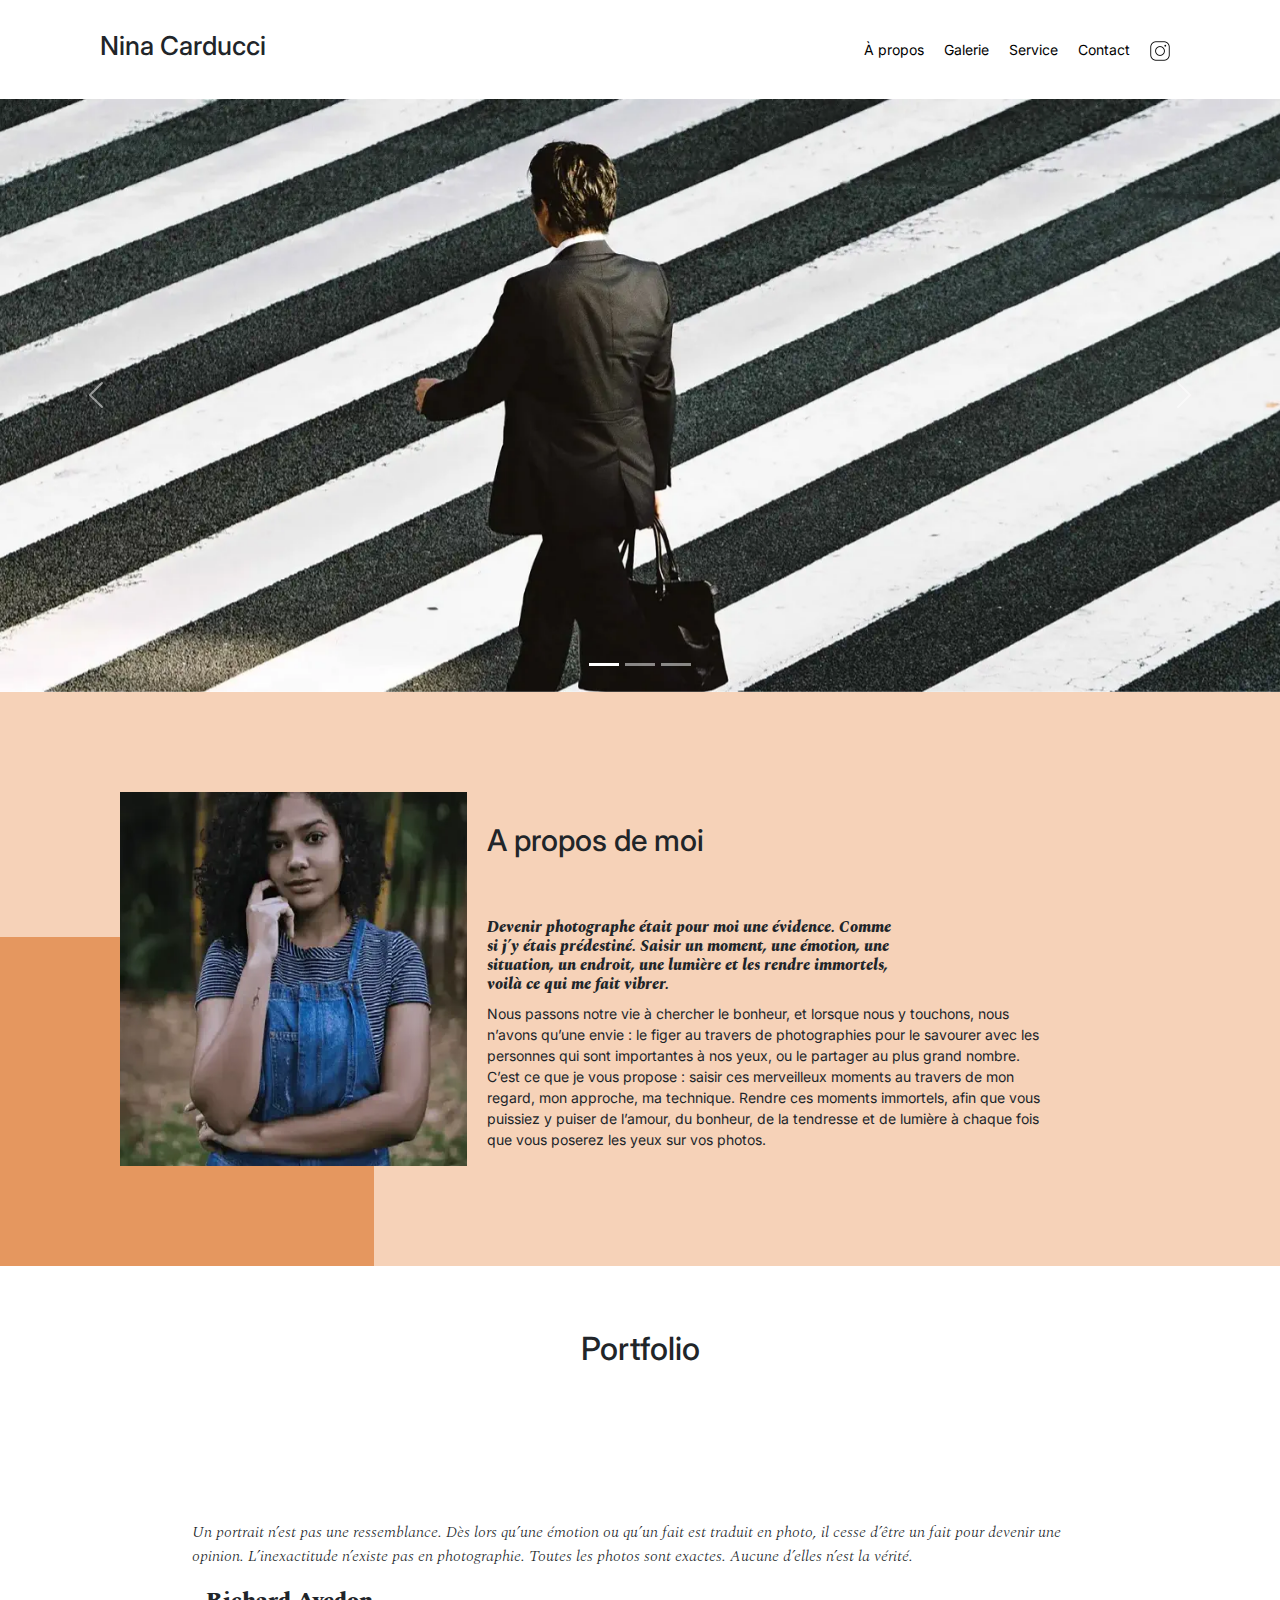
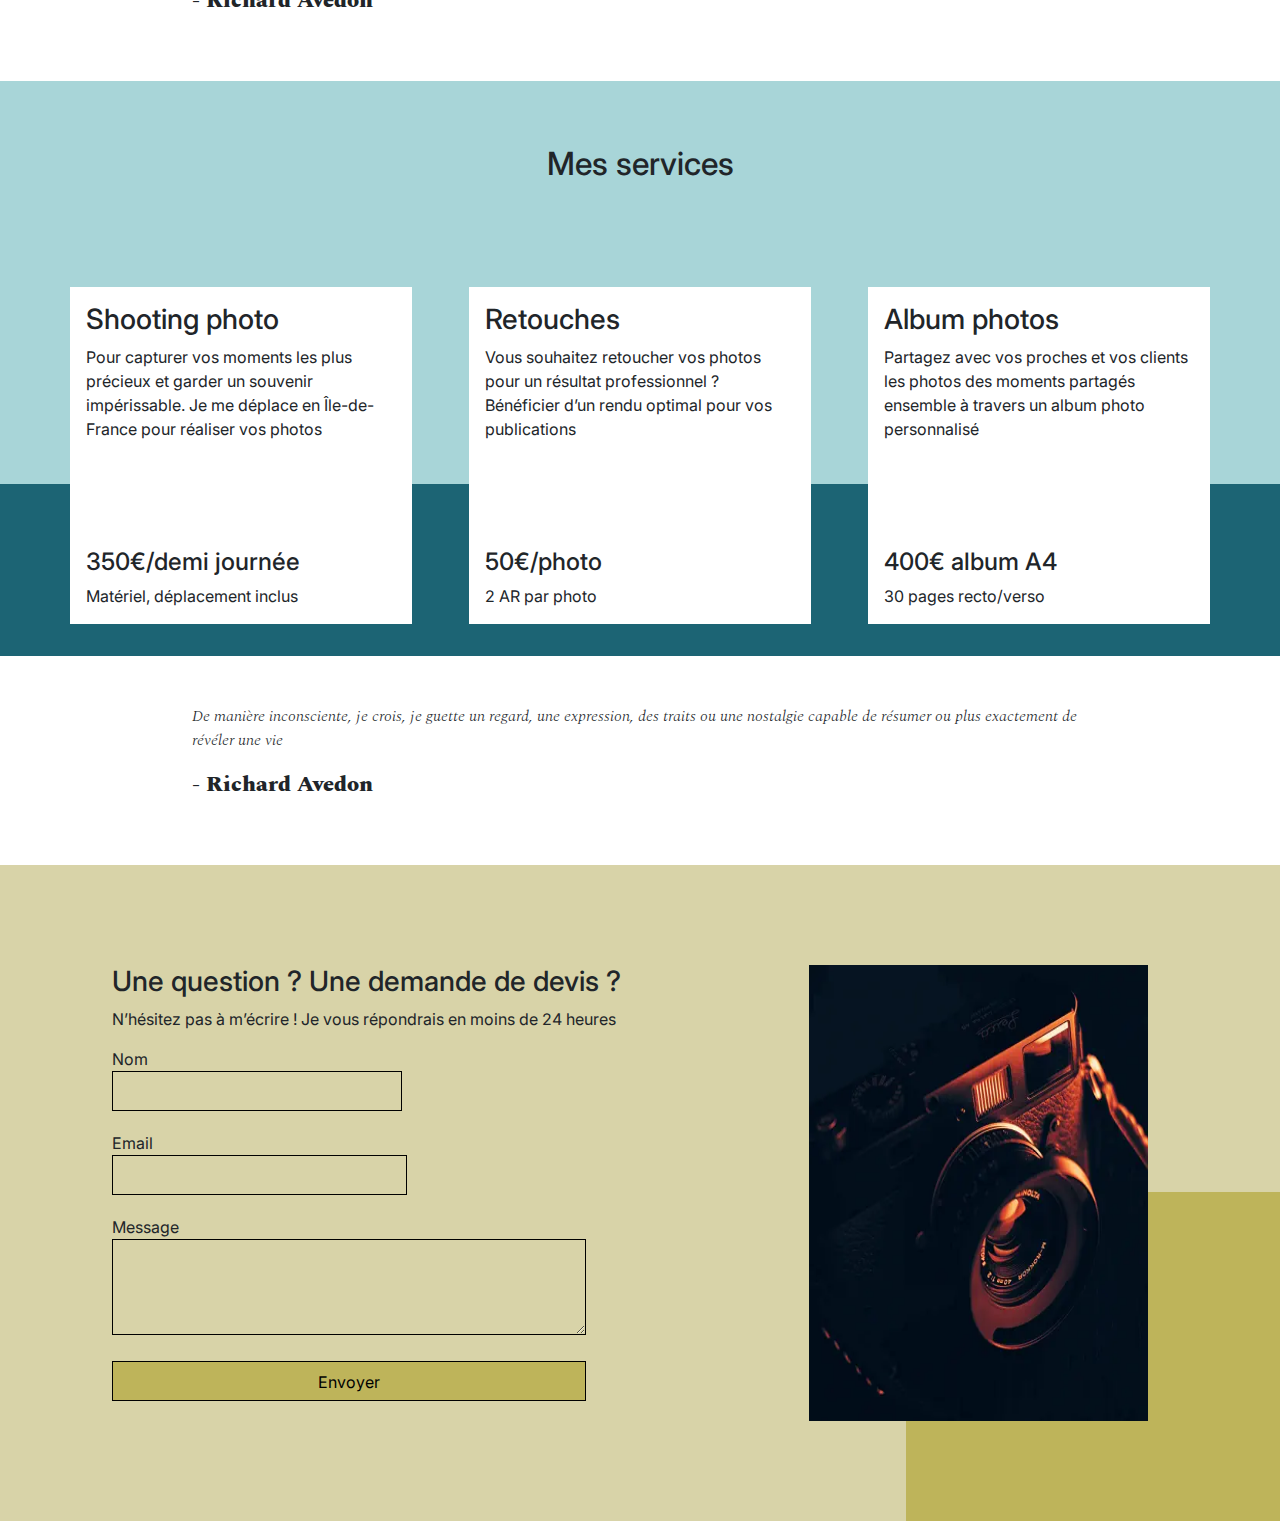
==== commit 47dfbd84: "test d'amélioration de performance" ====
--- a/ninacarducci/index.html
+++ b/ninacarducci/index.html
@@ -5,17 +5,20 @@
 <meta charset=utf-8 />
 <meta title="nina carducci photographe professionnelpour mariage, entreprise,concert et portrait" />
 <meta name=description content="Photographe d'ile d' Île-de-France depuis plusieurs années, je me déplace pour des photos de concert, de mariage, d'entreprise et de portrait. La technique et le rendus de mes photos font de moi une professionnel confirmée." />
-<meta name=viewport content="width=device-width, initial-scale=1.0" />
 <meta name=robots content=index,follow />
 <link rel=canonical href=http://127.0.0.1:5500/ninacarducci/index.html />
 <link rel=preconnect href=https://fonts.googleapis.com loading="lazy"/>
 <link rel=preconnect href=https://fonts.gstatic.com crossorigin loading="lazy"/>
 <link href="https://fonts.googleapis.com/css2?family=Inter&family=Spectral:ital,wght@0,400;1,300;1,400;1,800&display=swap" rel=stylesheet loading="lazy"/>
 <link rel=preload href=./assets/style.min.css as=style onload="this.onload=null;this.rel='stylesheet'" loading="lazy">
-<noscript><link rel=stylesheet href=./assets/style.min.css></noscript>
-<script src=./assets/jquery-v3.4.1.js></script>
-<script defer src=./assets/maugallery.min.js></script>
-<script defer src=./assets/script.min.js></script>
+<link rel="stylesheet" href="./assets/bootstrap/bootstrap.css">
+
+<script defer type="module" src=./assets/maugallery.min.js></script>
+
+<script defer type="module" src=./assets/script.min.js></script>
+
+<script src="https://code.jquery.com/jquery-3.4.1.min.js" integrity="sha256-CSXorXvZcTkaix6Yvo6HppcZGetbYMGWSFlBw8HfCJo=" crossorigin="anonymous"></script>
+<script  asyncsrc="./assets/bootstrap/bootstrap.bundle.min.js"></script>
 <title>Nina Carducci Photographe professionnel</title>
 </head>
 <body>
